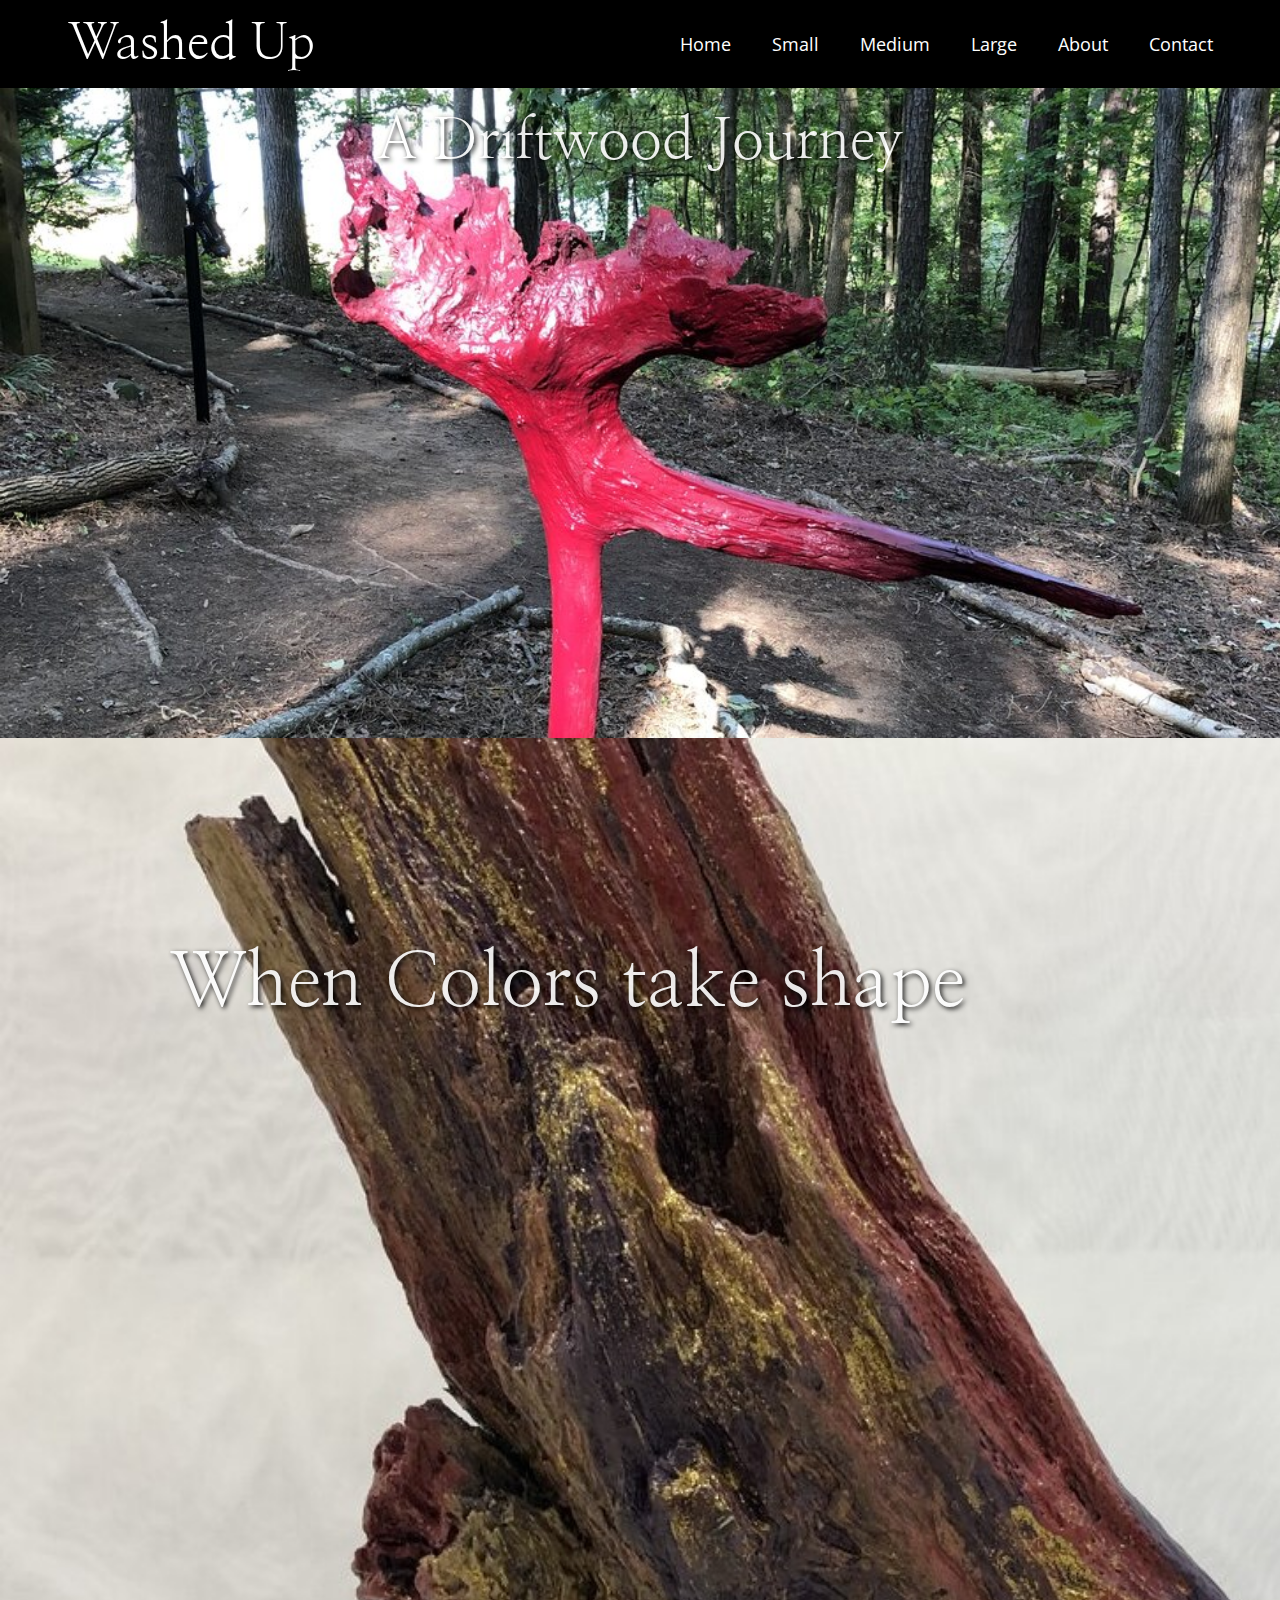
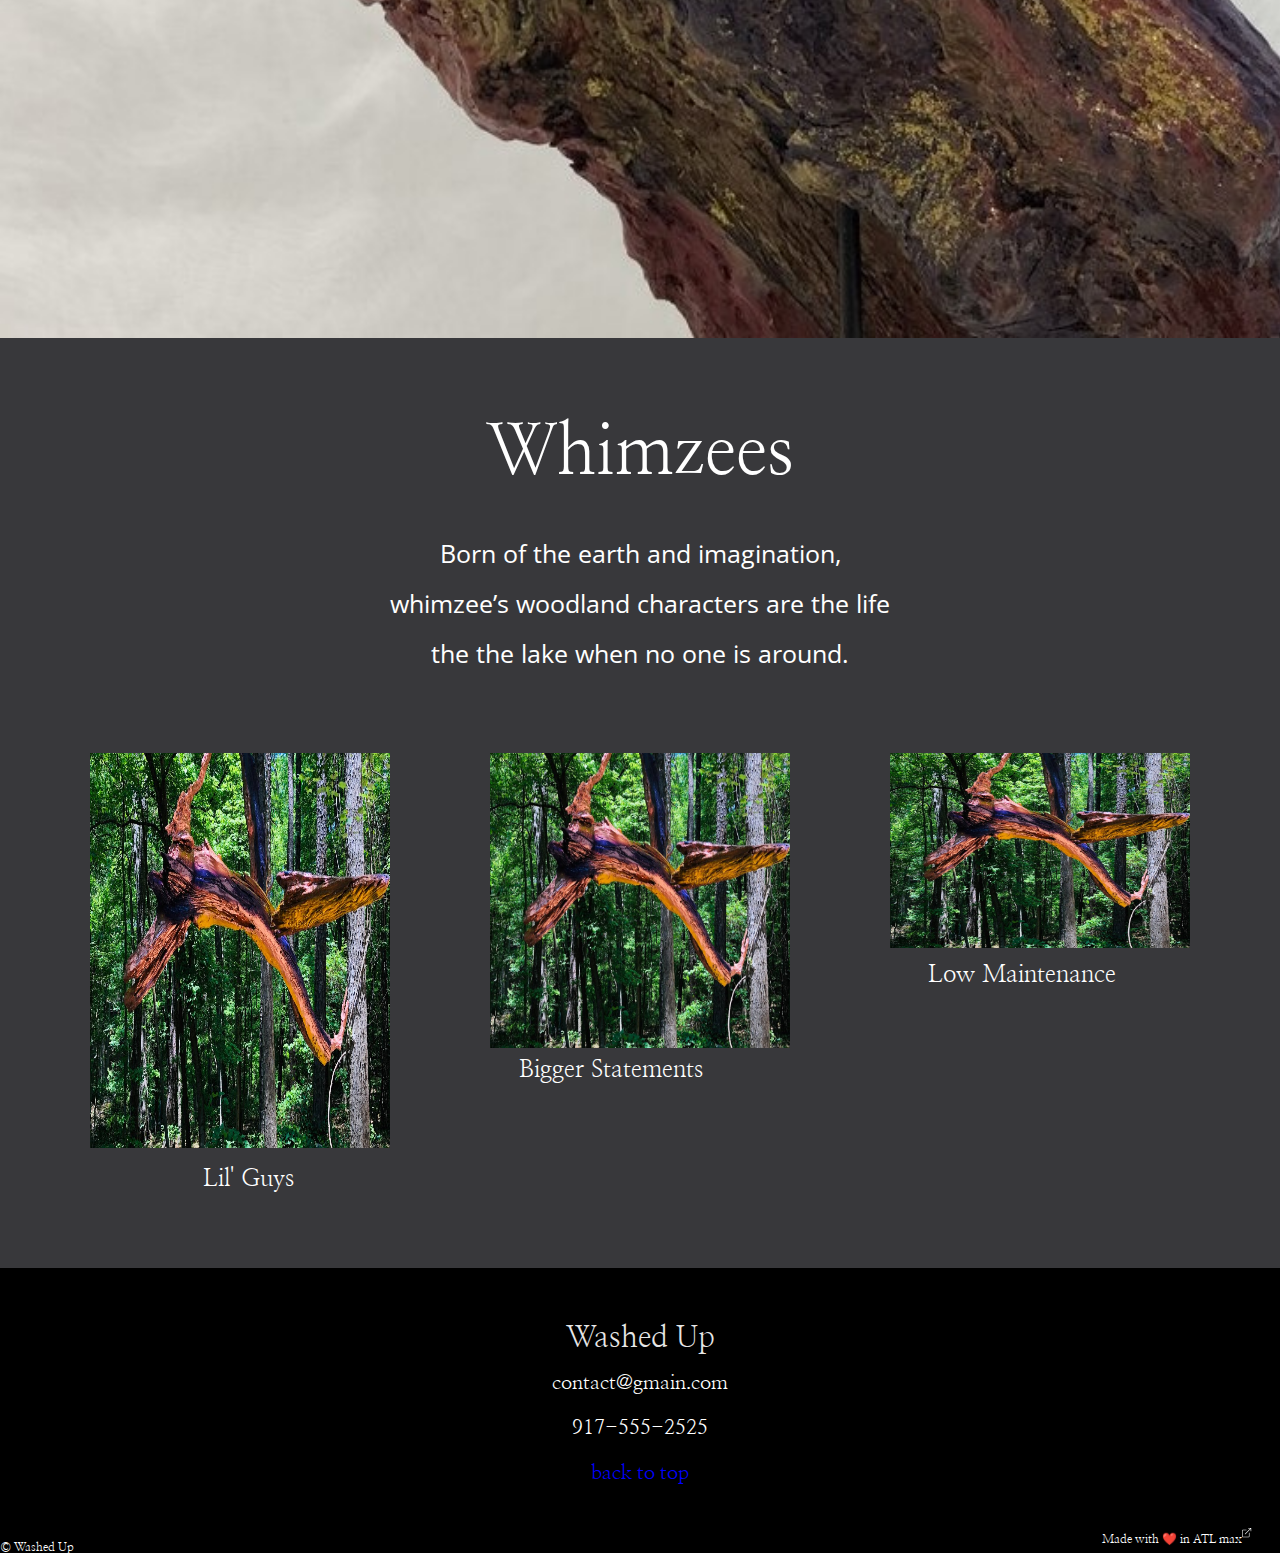
==== index.html @ fddfa821 "break" ====
<!DOCTYPE html>
<html>
<html lang="en">

	<head>
		<title>Washed Up</title>
    <meta name="viewport" content="width=device-width,initial-scale=1.0">
		<link rel="stylesheet" type="text/css" href="./reset.css">
		<link rel="stylesheet" type="text/css" href="./style.css">

		<link rel="preconnect" href="https://fonts.gstatic.com">
    <link href="https://fonts.googleapis.com/css2?family=Nanum+Myeongjo:wght@400;700;800&display=swap" rel="stylesheet">
    <!-- font-family: 'Nanum Myeongjo', serif;  -->
    <link rel="preconnect" href="https://fonts.gstatic.com">
<link href="https://fonts.googleapis.com/css2?family=Open+Sans:ital,wght@0,300;1,400&display=swap" rel="stylesheet">
    <!-- font-family: 'Open Sans', sans-serif; -->

	</head>

  <header>
    <div class="logo logo-small">
    	<h1>Washed Up</h1>
    </div>
    <div class="logo logo-big">
    	<h1>Washed Up</h1>
    </div>
    <nav>
      <ul>
        <li><a href="./index.html">Home</a></li>
        <li><a href="#">Small</a></li>
        <li><a href="#">Medium</a></li>
        <li><a href="#">Large</a></li>
        <li><a href="./aboutUs.html">About</a></li>
        <li><a href="#">Contact</a></li>
      </ul>
    </nav>
  </header>

  <body>
    <div class="banner">
      <h1>A Driftwood Journey</h1>
    </div>
    <div class="banner1">
      <h1>When Colors take shape</h1>
    </div>
    <div class="banner2">
      <h1>Whimzees</h1>
      <h5>Born of the earth and imagination,<br>whimzee’s woodland characters are the life<br>the the lake when no one is around.</h5>
    </div>
      <div class="categories">
        <div class="whimzee1">
          <img src="./pics/IMG_E2126.jpg" type="image/jpg">
        </div>
        <div class="whimzee2">
          <img src="./pics/IMG_E2126.jpg" type="image/jpg">
        </div>
        <div class="whimzee3">
          <img src="./pics/IMG_E2126.jpg" type="image/jpg">
        </div>
      </div>
      <div class="catDesc">
      <p class="catDesc1">Lil' Guys</p>
      <p class="catDesc2">Bigger Statements</p>
      <p class="catDesc3">Low Maintenance</p>
    </div>
  </body>

<footer>
  <div>
    <div class="footer">
    <h6>Washed Up</h6>
    <h5>contact@gmain.com</h5>
    <h5>917-555-2525</h5>
    <h5><a href="./index.html">back to top</a></h5>
    </div>
  </div>
  <div class="copyright">
    <p>&copy; Washed Up</p>
    <p style="text-align: right; margin-top: -25px;">Made with ❤️ in ATL<a href="https://5-max.github.io/pro/" rel="noopener noreferrer" target="_blank">  max<svg viewBox="0 0 100 40" width="3%" heigth="3%" fill="currentColor" role="img"><path d="M8.251 16.498a.752.752 0 01-.53-1.281l13.72-13.72h-4.939a.75.75 0 010-1.5h6.75a.735.735 0 01.293.06.75.75 0 01.4.404l.01.026a.73.73 0 01.047.26v6.75a.75.75 0 01-1.5 0V2.559l-13.72 13.72a.75.75 0 01-.531.219z"></path><path d="M2.251 23.998a2.252 2.252 0 01-2.25-2.25v-15a2.252 2.252 0 012.25-2.25h9a.75.75 0 010 1.5h-9a.75.75 0 00-.75.75v15c0 .414.336.75.75.75h15a.75.75 0 00.75-.75v-9a.75.75 0 011.5 0v9a2.252 2.252 0 01-2.25 2.25h-15z"></path></svg></a></p>
  </div>
</footer>





</html>
---- style.css ----
/* Universal Styles */

html {
  font-size: 18px;
  background-color: black;
  color: white;
}
body {
  font-family: "Open Sans", sans-serif;
  font-style: normal;
  font-weight: 400;
}
a {
  text-decoration: none;
  color: inherit;
}
@media only screen and (max-width: 990px) {
  html {
    font-size: 14px;
  }
}
                                        /* Header */
header {
  display: flex;
  align-items: center;
  padding: .5rem 3.75rem;
  background-color: transparent;
  color: white;
  height: 70px;
}
.logo {
  font-family: 'Nanum Myeongjo', serif;
  font-style: normal;
  font-weight: 400;
  font-size: 50px;
}
header .logo-small {
  display: none;
}
header .logo-small,
header .logo-big {
  flex-grow: 1;
}
nav li {
  display: inline;
  padding-right: 2rem;
  transition: padding-right 5s ease-out;
}
a:hover, a:focus {
  text-decoration: underline;
  font-size: 18px;
  color: blue;
  transition: all 1s;
}
nav li:last-child {
  padding-right: 0;
}
@media only screen and (max-width: 990px) {
  header .logo-big {
    display: none;
  }
  header .logo-small {
    display: block;
  }
}
@media only screen and (max-width: 540px) {
  header {
    flex-direction: column;
    padding-left: 0;
    padding-right: 0;
  }
  header .logo-small {
    margin-bottom: 1rem;
  }
}
                                           /* Home Page */
.banner {
    background-image: url(./pics/Arabesque1.png);
    background-size: cover;
    width: auto;
    height: 650px;
}
.banner h1 {
  font-family: 'Nanum Myeongjo', serif;
    font-style: normal;
    font-weight: 400;
    font-size: 57px;
    color: white;
    text-shadow: 2px 2px 5px black;
    margin: 0px 0px 0px 0px;
    padding: 25px;
    width: auto;
    text-align: center;
    opacity: .9;
}
.banner1 {
  display: flex;
  justify-content: center;
  background-image: url(./pics/Flight1.jpg);
  background-size: cover;
  width: auto;
  height: 1200px;
  transition: height 1s 3s;
}
.banner1:hover {
  height: 1150px;
  transition: height 4s ease-out;
}
.banner1 h1 {
  font-family: 'Nanum Myeongjo', serif;
  font-style: normal;
  font-weight: 400;
  font-size: 75px;
  color: white;
  text-shadow: 2px 2px 5px black;
  margin: 208px 146px 0px 0px;
  opacity: .9;
}
.banner2 {
  width: auto;
  height: 400px;
  background-color: #38383b;
}
.banner2 h1 {
  font-family: 'Nanum Myeongjo', serif;
  font-style: normal;
  font-weight: 400;
  font-size: 70px;
  color: white;
  text-align: center;
  margin: 0px;
  padding: 80px 0px 0px 0px;
}
.banner2 h5 {
  font-family: "Open Sans", sans-serif;
  font-style: normal;
  font-weight: 400;
  font-size: 25px;
  color: white;
  text-align: center;
  margin: 0px;
  padding: 40px 0px 80px 0px;
  line-height: 50px;
}
.banner2 p {
  font-family: 'Nanum Myeongjo', serif;
  font-style: normal;
  font-weight: 300;
  font-size: 24px;
  color: white;
  text-align: center;
}
.categories {
  width: auto;
  height: 530px;
  margin: 0px;
  display: flex;
  justify-content: center;
     background-color: #38383b;
}
.categories img {
        width: 400px;
    margin: 15px 50px;
    overflow: hidden;
}
.whimzee1 {
  height: 425px;
 width: 400px;
    display: flex;
    border-radius: 25px;
}
.whimzee2 {
  height: 325px;
  width: 400px;
    display: flex;
    border-radius: 25px;
}
.whimzee3 {
  height: 225px;
  width: 400px;
    display: flex;
    border-radius: 25px;
}
.catDesc {
  width: auto;
    display: flex;
    justify-content: space-around;
    position: relative;
    top: -100px;
    margin: 0px 0px 0px 90px;
    font-family: 'Nanum Myeongjo';
   font-size: 24px;
}
.catDesc1 {margin-top: -1px;}
.catDesc2 {margin-top: -110px;}
.catDesc3 {margin:-205px 52px 0px 0px;}
                                      /*Footer*/
.footer {
  display: flex;
  flex-direction: column;
  align-items: center;
  width: auto;
  height: 200px;
  margin: 25px 0px;
  line-height: 45px;
  background-color: black;
  color: white;
}
h6{
  font-family: 'Nanum Myeongjo', serif;
  font-style: normal;
  font-weight: 400;
  text-align: center;
  font-size: 30px;
  opacity: .9;
}
h5 {
  font-family: 'Nanum Myeongjo', serif;
  font-style: normal;
  font-weight: 400;
  text-align: center;
  font-size: 20px;
}
h5 a {
  color: blue;
}
.copyright {
  width: auto;
  margin: 0px;
  text-align: left;
}
.copyright p {
  font-family: 'Nanum Myeongjo', serif;
  font-style: normal;
  font-weight: 400;
  font-size: 12px;
}
                                        /*About Us*/
.bannerAU {
     background-image: url(./pics/aboutus1.jpg);
    background-size: cover;
    width: auto;
    height: 500px;
}
.bannerAU1 {
  font-family: 'Nanum Myeongjo', serif;
    font-style: normal;
    font-weight: 400;
    font-size: 57px;
    color: white;
    text-shadow: 2px 2px 5px black;
    margin: 0px 0px 5px 50px;
    padding: 25px 5px;
    opacity: .9;
}
.bannerAU2 {
  font-family: 'Nanum Myeongjo', serif;
    font-style: normal;
    font-weight: 400;
    font-size: 57px;
    color: white;
    text-shadow: 2px 2px 5px black;
    margin: 0px;
    padding: 0px 151px;
    opacity: .9;
}
.aboutUsP {
      font-family: 'Open Sans', sans-serif;
    font-style: normal;
    font-weight: 400;
    font-size: 20px;
    color: white;
    padding: 50px 150px;
    line-height: 40px;
    background-color: #38383b;
}
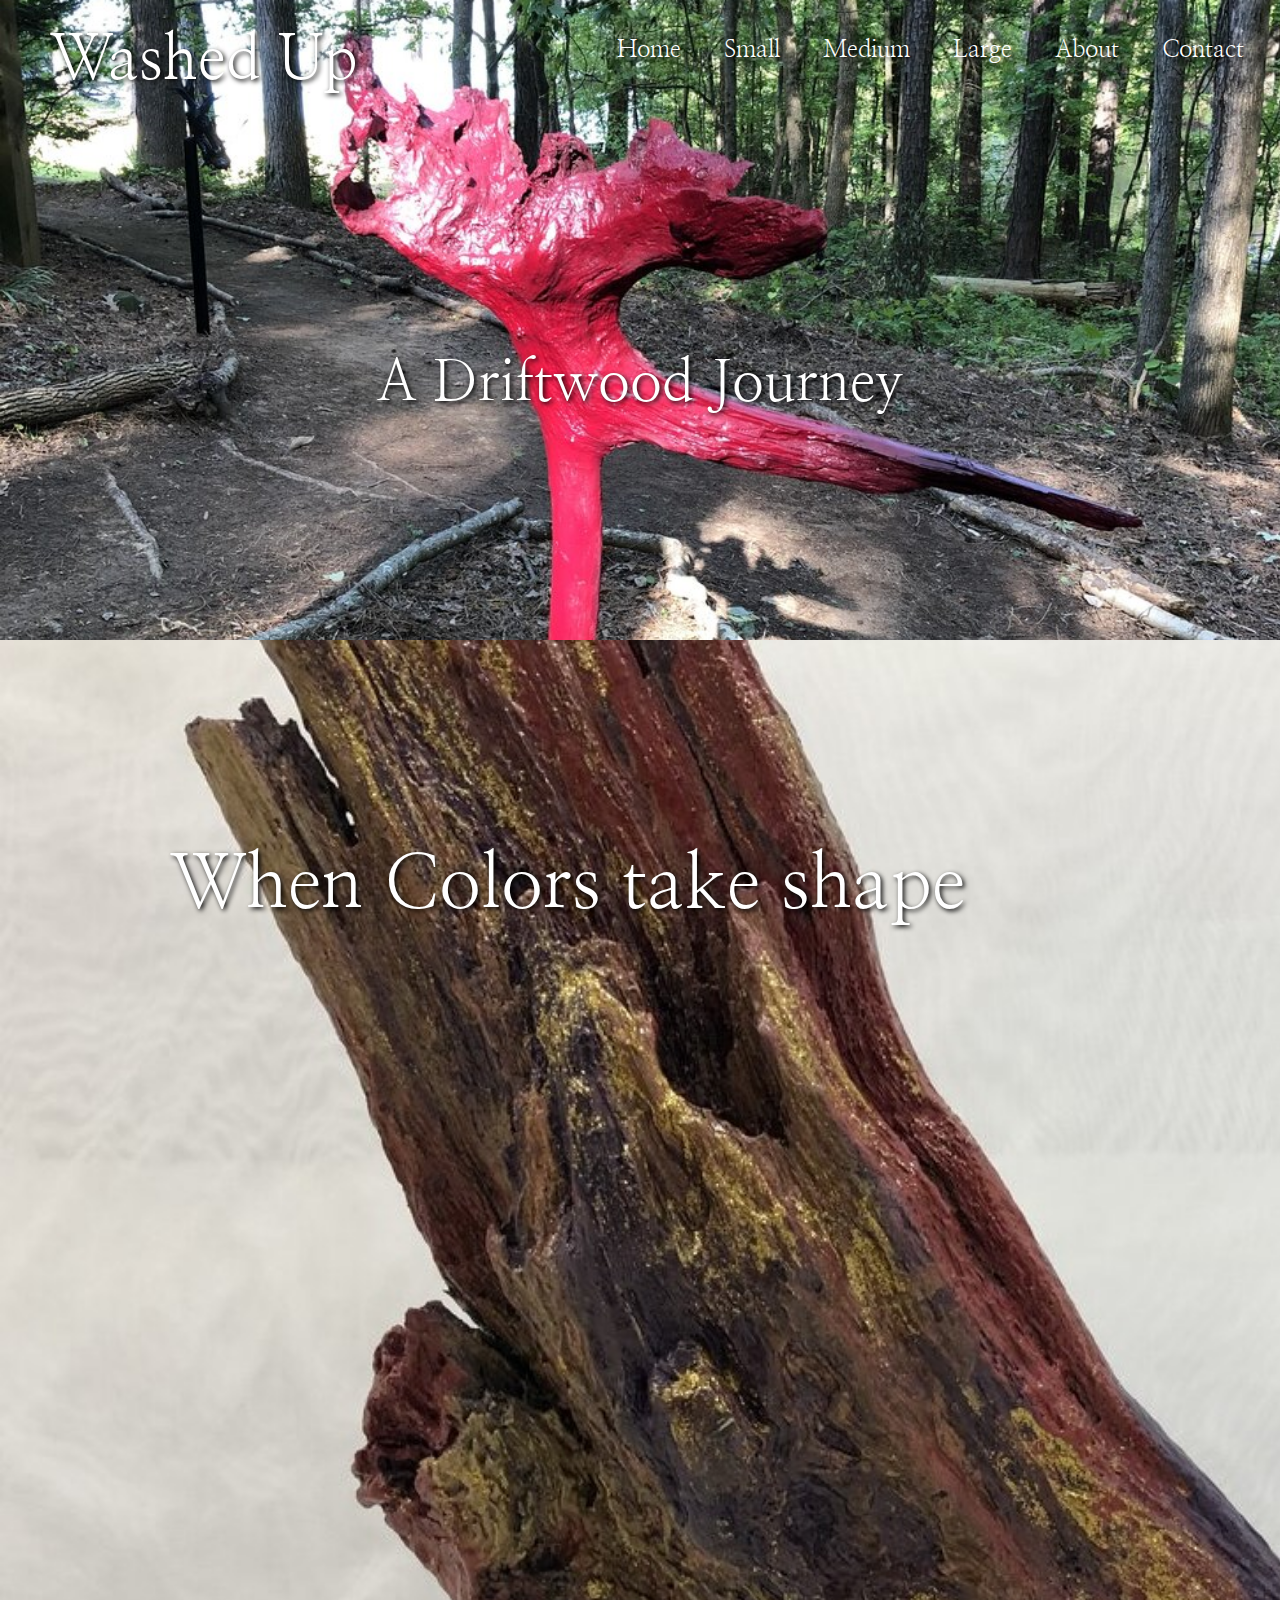
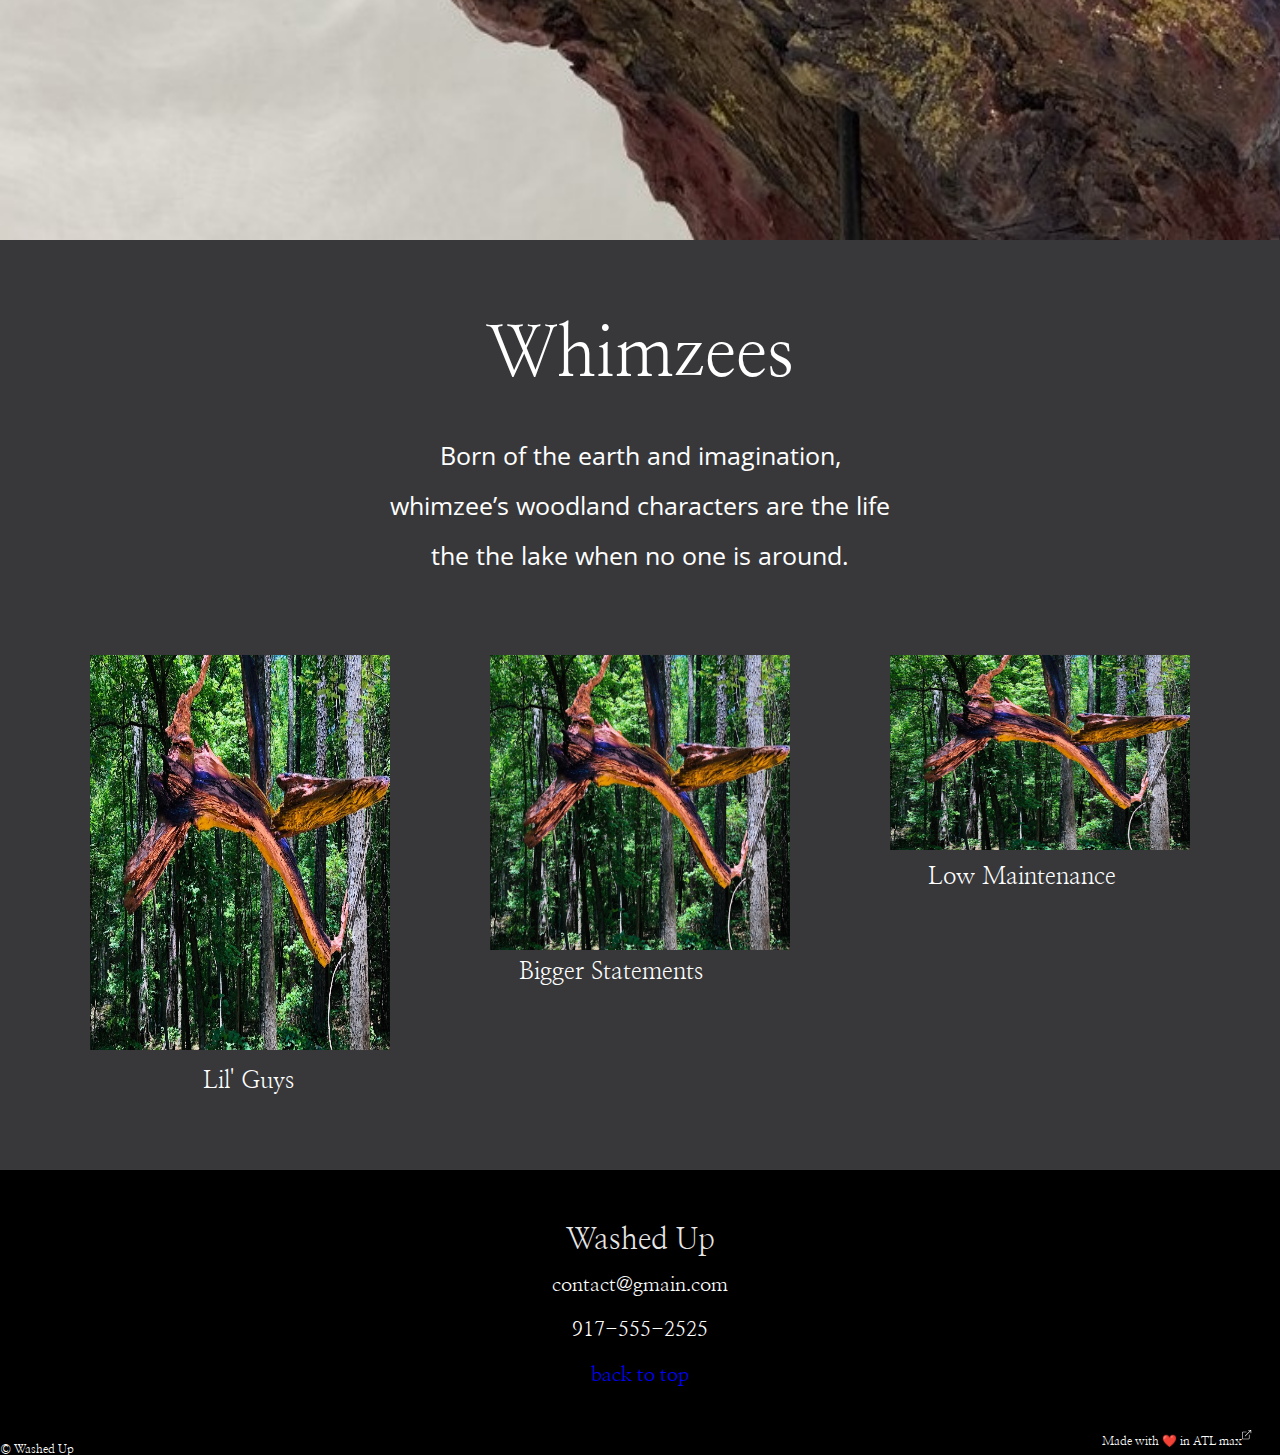
==== commit d158af3c: "done with header" ====
--- a/index.html
+++ b/index.html
@@ -18,28 +18,32 @@
 	</head>
 
   <header>
-    <div class="logo logo-small">
-    	<h1>Washed Up</h1>
+    <div class="banner">
+      <div class="navbar">
+        <div class="logo logo-small">
+    	    <h1>Washed Up</h1>
+        </div>
+        <div class="logo logo-big">
+    	    <h1>Washed Up</h1>
+        </div>
+        <div class="list">
+          <nav>
+            <ul>
+              <li><a href="./index.html">Home</a></li>
+              <li><a href="#">Small</a></li>
+              <li><a href="#">Medium</a></li>
+              <li><a href="#">Large</a></li>
+              <li><a href="./aboutUs.html">About</a></li>
+              <li><a href="#">Contact</a></li>
+            </ul>
+          </nav>
+        </div>
+      </div>
+      <h2>A Driftwood Journey</h2>
     </div>
-    <div class="logo logo-big">
-    	<h1>Washed Up</h1>
-    </div>
-    <nav>
-      <ul>
-        <li><a href="./index.html">Home</a></li>
-        <li><a href="#">Small</a></li>
-        <li><a href="#">Medium</a></li>
-        <li><a href="#">Large</a></li>
-        <li><a href="./aboutUs.html">About</a></li>
-        <li><a href="#">Contact</a></li>
-      </ul>
-    </nav>
   </header>
 
   <body>
-    <div class="banner">
-      <h1>A Driftwood Journey</h1>
-    </div>
     <div class="banner1">
       <h1>When Colors take shape</h1>
     </div>
--- a/style.css
+++ b/style.css
@@ -1,5 +1,4 @@
                                     /* Universal Styles */
-
 html {
   font-size: 18px;
   background-color: black;
@@ -21,18 +20,28 @@
 }
                                         /* Header */
 header {
+  color: white;
+  height: 640px;
+}
+.navbar {
   display: flex;
   align-items: center;
-  padding: .5rem 3.75rem;
-  background-color: transparent;
-  color: white;
-  height: 70px;
+  height: 100px;
+}
+.navbar h1 {
+  font-family: 'Nanum Myeongjo', serif;
+  font-style: normal;
+  font-weight: 400;
+  font-size: 62px;
+  margin: 10px 0px 0px 25px;
+  text-shadow: 2px 2px 5px black;
 }
 .logo {
   font-family: 'Nanum Myeongjo', serif;
   font-style: normal;
   font-weight: 400;
-  font-size: 50px;
+  font-size: 62px;
+  margin: 10px 0px 0px 25px;
 }
 header .logo-small {
   display: none;
@@ -48,12 +57,20 @@
 }
 a:hover, a:focus {
   text-decoration: underline;
-  font-size: 18px;
+  font-size: 24px;
   color: blue;
-  transition: all 1s;
+  transition: padding-right 1s;
 }
 nav li:last-child {
   padding-right: 0;
+}
+.list {
+  font-family: 'Nanum Myeongjo', serif;
+  font-style: normal;
+  font-weight: 400;
+  padding-right: 2rem;
+  font-size: 24px;
+  text-shadow: 2px 2px 5px black;
 }
 @media only screen and (max-width: 990px) {
   header .logo-big {
@@ -75,23 +92,22 @@
 }
                                            /* Home Page */
 .banner {
-    background-image: url(./pics/Arabesque1.png);
-    background-size: cover;
-    width: auto;
-    height: 650px;
-}
-.banner h1 {
-  font-family: 'Nanum Myeongjo', serif;
-    font-style: normal;
-    font-weight: 400;
-    font-size: 57px;
-    color: white;
-    text-shadow: 2px 2px 5px black;
-    margin: 0px 0px 0px 0px;
-    padding: 25px;
-    width: auto;
-    text-align: center;
-    opacity: .9;
+  background-image: url(./pics/Arabesque1.png);
+  background-size: cover;
+  width: auto;
+  height: 650px;
+}
+.banner h2 {
+  font-family: 'Nanum Myeongjo', serif;
+  font-style: normal;
+  font-weight: 400;
+  font-size: 57px;
+  color: white;
+  text-shadow: 2px 2px 5px black;
+  margin: 0px 0px 0px 0px;
+  padding: 255px 0px;
+  width: auto;
+  text-align: center;
 }
 .banner1 {
   display: flex;
@@ -114,7 +130,6 @@
   color: white;
   text-shadow: 2px 2px 5px black;
   margin: 208px 146px 0px 0px;
-  opacity: .9;
 }
 .banner2 {
   width: auto;
@@ -156,40 +171,40 @@
   margin: 0px;
   display: flex;
   justify-content: center;
-     background-color: #38383b;
+  background-color: #38383b;
 }
 .categories img {
-        width: 400px;
-    margin: 15px 50px;
-    overflow: hidden;
+  width: 400px;
+  margin: 15px 50px;
+  overflow: hidden;
 }
 .whimzee1 {
   height: 425px;
- width: 400px;
-    display: flex;
-    border-radius: 25px;
+  width: 400px;
+  display: flex;
+  border-radius: 25px;
 }
 .whimzee2 {
   height: 325px;
   width: 400px;
-    display: flex;
-    border-radius: 25px;
+  display: flex;
+  border-radius: 25px;
 }
 .whimzee3 {
   height: 225px;
   width: 400px;
-    display: flex;
-    border-radius: 25px;
+  display: flex;
+  border-radius: 25px;
 }
 .catDesc {
   width: auto;
-    display: flex;
-    justify-content: space-around;
-    position: relative;
-    top: -100px;
-    margin: 0px 0px 0px 90px;
-    font-family: 'Nanum Myeongjo';
-   font-size: 24px;
+  display: flex;
+  justify-content: space-around;
+  position: relative;
+  top: -100px;
+  margin: 0px 0px 0px 90px;
+  font-family: 'Nanum Myeongjo';
+  font-size: 24px;
 }
 .catDesc1 {margin-top: -1px;}
 .catDesc2 {margin-top: -110px;}
@@ -235,42 +250,46 @@
   font-weight: 400;
   font-size: 12px;
 }
+.copyright a:hover {
+  font-size: 12px;
+  color: blue;
+  text-decoration: underline;
+}
                                         /*About Us*/
 .bannerAU {
-     background-image: url(./pics/aboutus1.jpg);
-    background-size: cover;
-    width: auto;
-    height: 500px;
+  background-image: url(./pics/aboutus1.jpg);
+  background-size: cover;
+  width: auto;
+  height: 640px;
 }
 .bannerAU1 {
   font-family: 'Nanum Myeongjo', serif;
-    font-style: normal;
-    font-weight: 400;
-    font-size: 57px;
-    color: white;
-    text-shadow: 2px 2px 5px black;
-    margin: 0px 0px 5px 50px;
-    padding: 25px 5px;
-    opacity: .9;
+  font-style: normal;
+  font-weight: 400;
+  font-size: 50px;
+  color: white;
+  text-shadow: 2px 2px 5px black;
+  margin: 55px 0px 5px 260px;
+  padding: 25px 5px;
 }
 .bannerAU2 {
   font-family: 'Nanum Myeongjo', serif;
-    font-style: normal;
-    font-weight: 400;
-    font-size: 57px;
-    color: white;
-    text-shadow: 2px 2px 5px black;
-    margin: 0px;
-    padding: 0px 151px;
-    opacity: .9;
+  font-style: normal;
+  font-weight: 400;
+  font-size: 50px;
+  color: white;
+  text-shadow: 2px 2px 5px black;
+  margin: 0px;
+  padding: 210px 0px 0px 659px;
 }
 .aboutUsP {
-      font-family: 'Open Sans', sans-serif;
-    font-style: normal;
-    font-weight: 400;
-    font-size: 20px;
-    color: white;
-    padding: 50px 150px;
-    line-height: 40px;
-    background-color: #38383b;
+  font-family: 'Open Sans', sans-serif;
+  font-style: normal;
+  font-weight: 400;
+  font-size: 20px;
+  color: white;
+  padding: 50px 250px;
+  line-height: 35px;
+  letter-spacing: 2px;
+  background-color: #38383b;
 }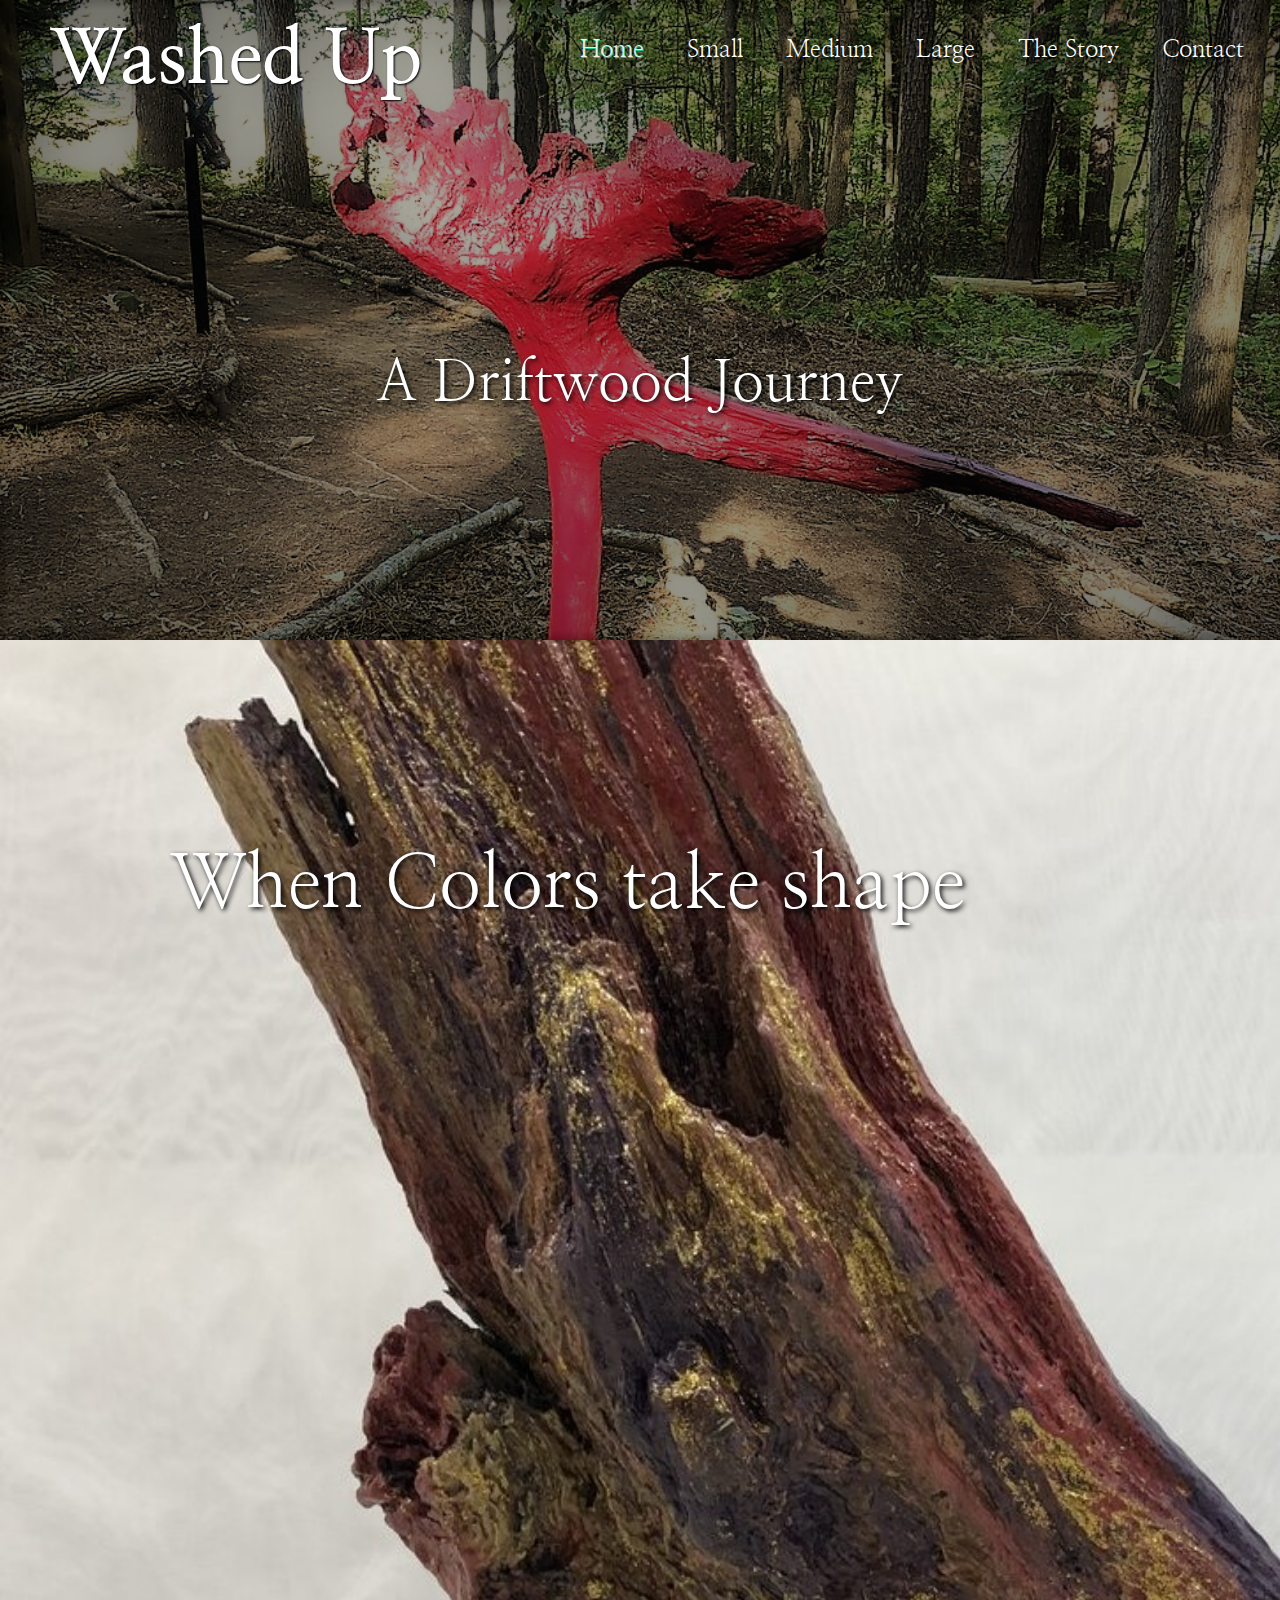
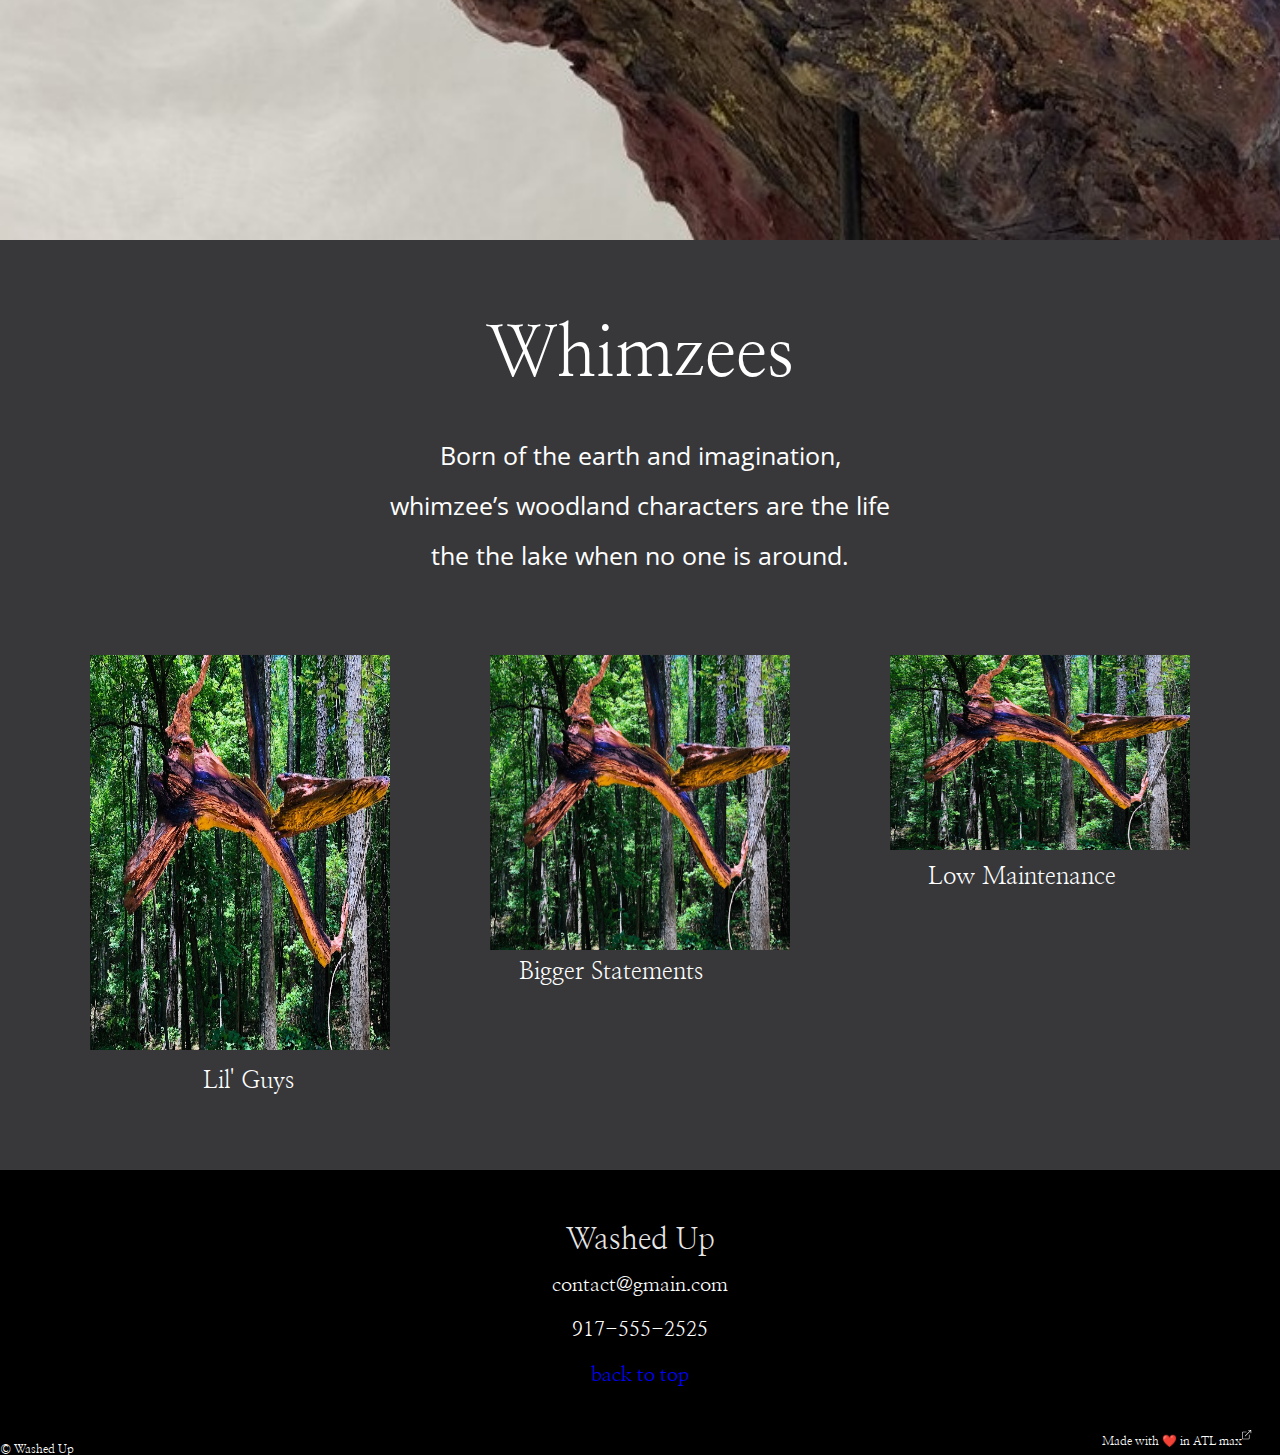
==== commit 57c07d2a: "contact page" ====
--- a/index.html
+++ b/index.html
@@ -29,12 +29,12 @@
         <div class="list">
           <nav>
             <ul>
-              <li><a href="./index.html">Home</a></li>
+              <li class="active"><a href="./index.html">Home</a></li>
               <li><a href="#">Small</a></li>
               <li><a href="#">Medium</a></li>
               <li><a href="#">Large</a></li>
-              <li><a href="./aboutUs.html">About</a></li>
-              <li><a href="#">Contact</a></li>
+              <li><a href="./aboutUs.html">The Story</a></li>
+              <li><a href="./contact.html">Contact</a></li>
             </ul>
           </nav>
         </div>
@@ -53,13 +53,13 @@
     </div>
       <div class="categories">
         <div class="whimzee1">
-          <img src="./pics/IMG_E2126.jpg" type="image/jpg">
+          <img src="./pics/badCat.jpg" type="image/jpg">
         </div>
         <div class="whimzee2">
-          <img src="./pics/IMG_E2126.jpg" type="image/jpg">
+          <img src="./pics/badCat.jpg" type="image/jpg">
         </div>
         <div class="whimzee3">
-          <img src="./pics/IMG_E2126.jpg" type="image/jpg">
+          <img src="./pics/badCat.jpg" type="image/jpg">
         </div>
       </div>
       <div class="catDesc">
--- a/style.css
+++ b/style.css
@@ -31,17 +31,18 @@
 .navbar h1 {
   font-family: 'Nanum Myeongjo', serif;
   font-style: normal;
+  font-weight: 700;
+  font-size: 75px;
+  margin: 10px 0px 0px 25px;
+  text-shadow: 1px 1px 2px black;
+}
+.logo {
+  font-family: 'Nanum Myeongjo', serif;
+  font-style: normal;
   font-weight: 400;
   font-size: 62px;
   margin: 10px 0px 0px 25px;
-  text-shadow: 2px 2px 5px black;
-}
-.logo {
-  font-family: 'Nanum Myeongjo', serif;
-  font-style: normal;
-  font-weight: 400;
-  font-size: 62px;
-  margin: 10px 0px 0px 25px;
+  color: white;
 }
 header .logo-small {
   display: none;
@@ -71,6 +72,10 @@
   padding-right: 2rem;
   font-size: 24px;
   text-shadow: 2px 2px 5px black;
+}
+.active {
+  opacity: .9;
+  text-shadow: 1px 1px #18d0a7;
 }
 @media only screen and (max-width: 990px) {
   header .logo-big {
@@ -282,14 +287,31 @@
   margin: 0px;
   padding: 210px 0px 0px 659px;
 }
-.aboutUsP {
+.aboutUsP p {
   font-family: 'Open Sans', sans-serif;
   font-style: normal;
   font-weight: 400;
   font-size: 20px;
   color: white;
   padding: 50px 250px;
-  line-height: 35px;
-  letter-spacing: 2px;
+  line-height: 33px;
+  letter-spacing: 1px;
   background-color: #38383b;
+}
+                              /*contact*/
+.bannerContact {
+  background-image: url(./pics/badCat.jpg);
+  background-size: cover;
+  width: auto;
+  height: 640px;
+}
+.bannerContact h2 {
+    font-family: 'Open Sans', sans-serif;
+    font-style: normal;
+    font-weight: 700;
+    font-size: 61px;
+    color: black;
+    text-align: center;
+    padding: 26px 0px;
+    text-shadow: 1px 1px white;
 }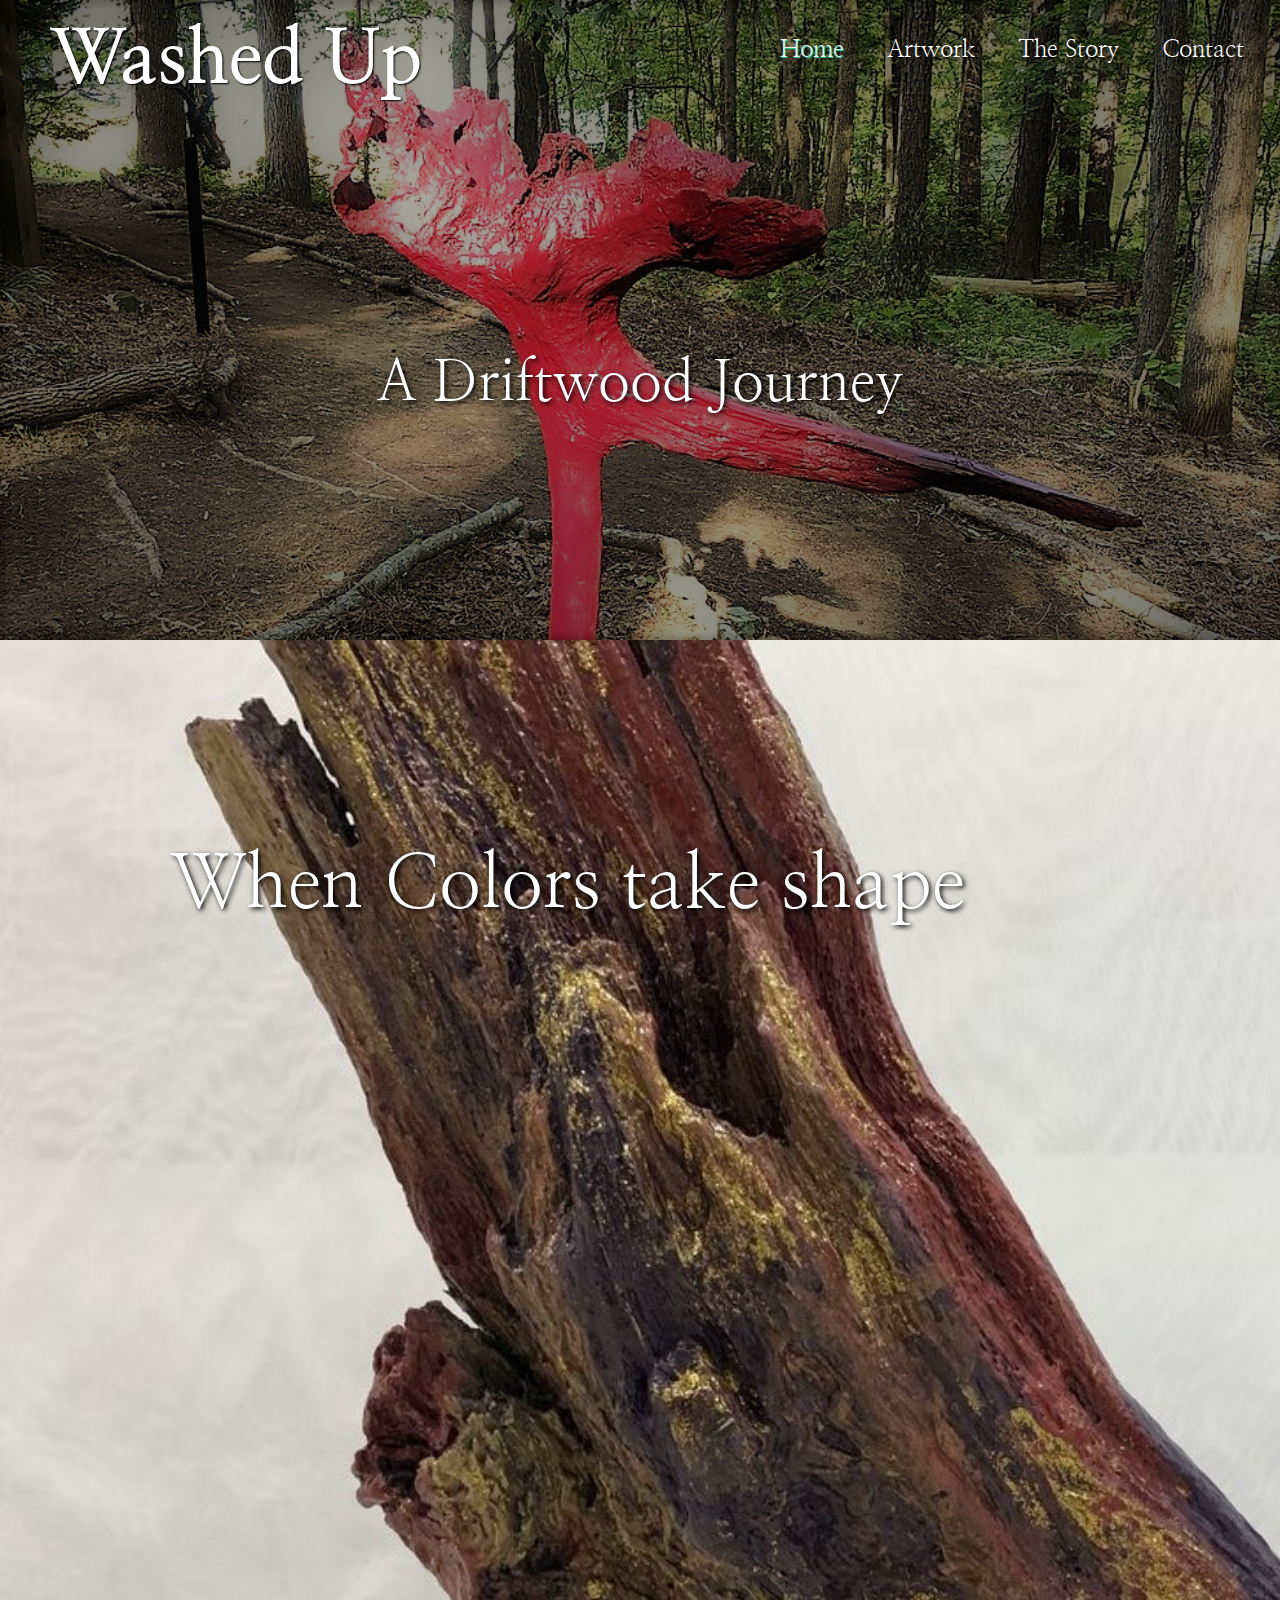
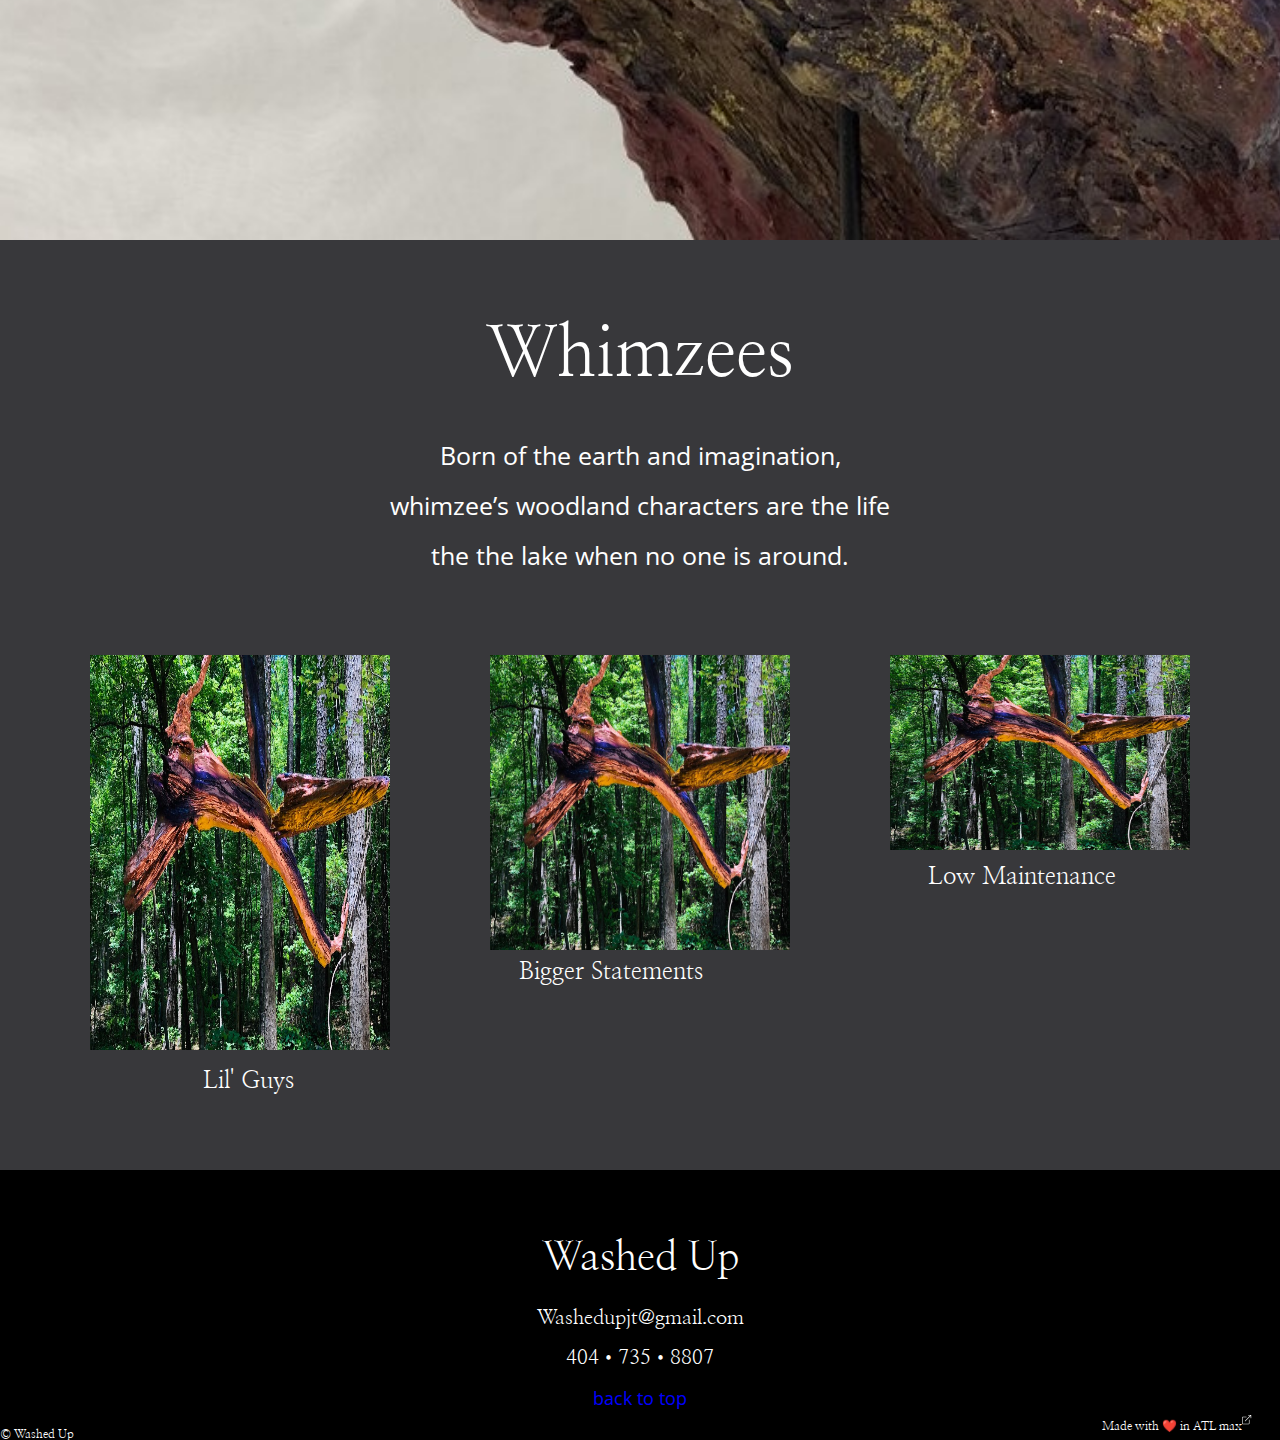
==== commit 1300a19d: "working," ====
--- a/index.html
+++ b/index.html
@@ -20,19 +20,14 @@
   <header>
     <div class="banner">
       <div class="navbar">
-        <div class="logo logo-small">
-    	    <h1>Washed Up</h1>
-        </div>
-        <div class="logo logo-big">
-    	    <h1>Washed Up</h1>
+        <div class="logo">
+          <h1><a href="./index.html">Washed Up</a></h1>
         </div>
         <div class="list">
           <nav>
             <ul>
               <li class="active"><a href="./index.html">Home</a></li>
-              <li><a href="#">Small</a></li>
-              <li><a href="#">Medium</a></li>
-              <li><a href="#">Large</a></li>
+              <li><a href="./artWork.html">Artwork</a></li>
               <li><a href="./aboutUs.html">The Story</a></li>
               <li><a href="./contact.html">Contact</a></li>
             </ul>
@@ -73,9 +68,9 @@
   <div>
     <div class="footer">
     <h6>Washed Up</h6>
-    <h5>contact@gmain.com</h5>
-    <h5>917-555-2525</h5>
-    <h5><a href="./index.html">back to top</a></h5>
+    <h5><a href="mailto:Washedupjt@gmail.com">Washedupjt@gmail.com</a></h5>
+    <h5><a href="sms:4047358807">404•735•8807</a></h5>
+    <p><a href="./index.html">back to top</a></p>
     </div>
   </div>
   <div class="copyright">
--- a/style.css
+++ b/style.css
@@ -1,8 +1,9 @@
-                                    /* Universal Styles */
+                                                    /* Universal Styles */
 html {
   font-size: 18px;
   background-color: black;
   color: white;
+  width: auto;
 }
 body {
   font-family: "Open Sans", sans-serif;
@@ -13,12 +14,7 @@
   text-decoration: none;
   color: inherit;
 }
-@media only screen and (max-width: 990px) {
-  html {
-    font-size: 14px;
-  }
-}
-                                        /* Header */
+                                                         /* Header */
 header {
   color: white;
   height: 640px;
@@ -43,13 +39,13 @@
   font-size: 62px;
   margin: 10px 0px 0px 25px;
   color: white;
-}
-header .logo-small {
-  display: none;
-}
-header .logo-small,
-header .logo-big {
   flex-grow: 1;
+}
+.logo a:hover, a:focus {
+  font-size: 74px;
+  text-decoration: none;
+  color: pink;
+
 }
 nav li {
   display: inline;
@@ -77,25 +73,7 @@
   opacity: .9;
   text-shadow: 1px 1px #18d0a7;
 }
-@media only screen and (max-width: 990px) {
-  header .logo-big {
-    display: none;
-  }
-  header .logo-small {
-    display: block;
-  }
-}
-@media only screen and (max-width: 540px) {
-  header {
-    flex-direction: column;
-    padding-left: 0;
-    padding-right: 0;
-  }
-  header .logo-small {
-    margin-bottom: 1rem;
-  }
-}
-                                           /* Home Page */
+                                                         /* Home Page */
 .banner {
   background-image: url(./pics/Arabesque1.png);
   background-size: cover;
@@ -214,35 +192,45 @@
 .catDesc1 {margin-top: -1px;}
 .catDesc2 {margin-top: -110px;}
 .catDesc3 {margin:-205px 52px 0px 0px;}
-                                      /*Footer*/
+                                                          /*Footer*/
 .footer {
   display: flex;
   flex-direction: column;
   align-items: center;
   width: auto;
-  height: 200px;
+  height: 185px;
   margin: 25px 0px;
-  line-height: 45px;
+  line-height: 40px;
   background-color: black;
   color: white;
 }
-h6{
-  font-family: 'Nanum Myeongjo', serif;
-  font-style: normal;
-  font-weight: 400;
-  text-align: center;
-  font-size: 30px;
-  opacity: .9;
-}
-h5 {
+.footer h6{
+  font-family: 'Nanum Myeongjo', serif;
+  font-style: normal;
+  font-weight: 400;
+  text-align: center;
+  font-size: 40px;
+  padding: 20px;
+}
+.footer h5 {
   font-family: 'Nanum Myeongjo', serif;
   font-style: normal;
   font-weight: 400;
   text-align: center;
   font-size: 20px;
 }
-h5 a {
+.footer h5 a:hover {
+  font-size: 19px;
   color: blue;
+}
+.footer p a{
+  color: blue;
+  font-size: 18px;
+}
+.footer p:hover a{
+  font-size: 17px;
+  color: aqua;
+  font-weight: 700;
 }
 .copyright {
   width: auto;
@@ -260,7 +248,7 @@
   color: blue;
   text-decoration: underline;
 }
-                                        /*About Us*/
+                                                      /*About Us*/
 .bannerAU {
   background-image: url(./pics/aboutus1.jpg);
   background-size: cover;
@@ -298,9 +286,9 @@
   letter-spacing: 1px;
   background-color: #38383b;
 }
-                              /*contact*/
+                                                       /*contact*/
 .bannerContact {
-  background-image: url(./pics/badCat.jpg);
+  background-image: url(./pics/badCat2.jpg);
   background-size: cover;
   width: auto;
   height: 640px;
@@ -314,4 +302,40 @@
     text-align: center;
     padding: 26px 0px;
     text-shadow: 1px 1px white;
+}
+                                                         /*artwork*/
+.artHeader {
+  height: 200px;
+  width: auto;
+}
+.bannerArtWork {
+  background-image: url(./pics/badCat1.jpg);
+  background-size: cover;
+  height: 200px;
+}
+#intro {
+  width: auto;
+  height: 250px;
+  background-color: white;
+  color: black;
+  text-align: center;
+}
+.intro, h6 {
+    font-size: 59px;
+    font-weight: 600;
+    padding: 50px;
+}
+.intro, h5 {
+  font-size: 25px;
+    font-weight: 600;
+}
+.intro, h4 {
+  font-size: 25px;
+    padding: 25px;
+    text-align: center;
+}
+.picBody {
+  width: auto;
+  height: 750px;
+  background-color: gray;
 }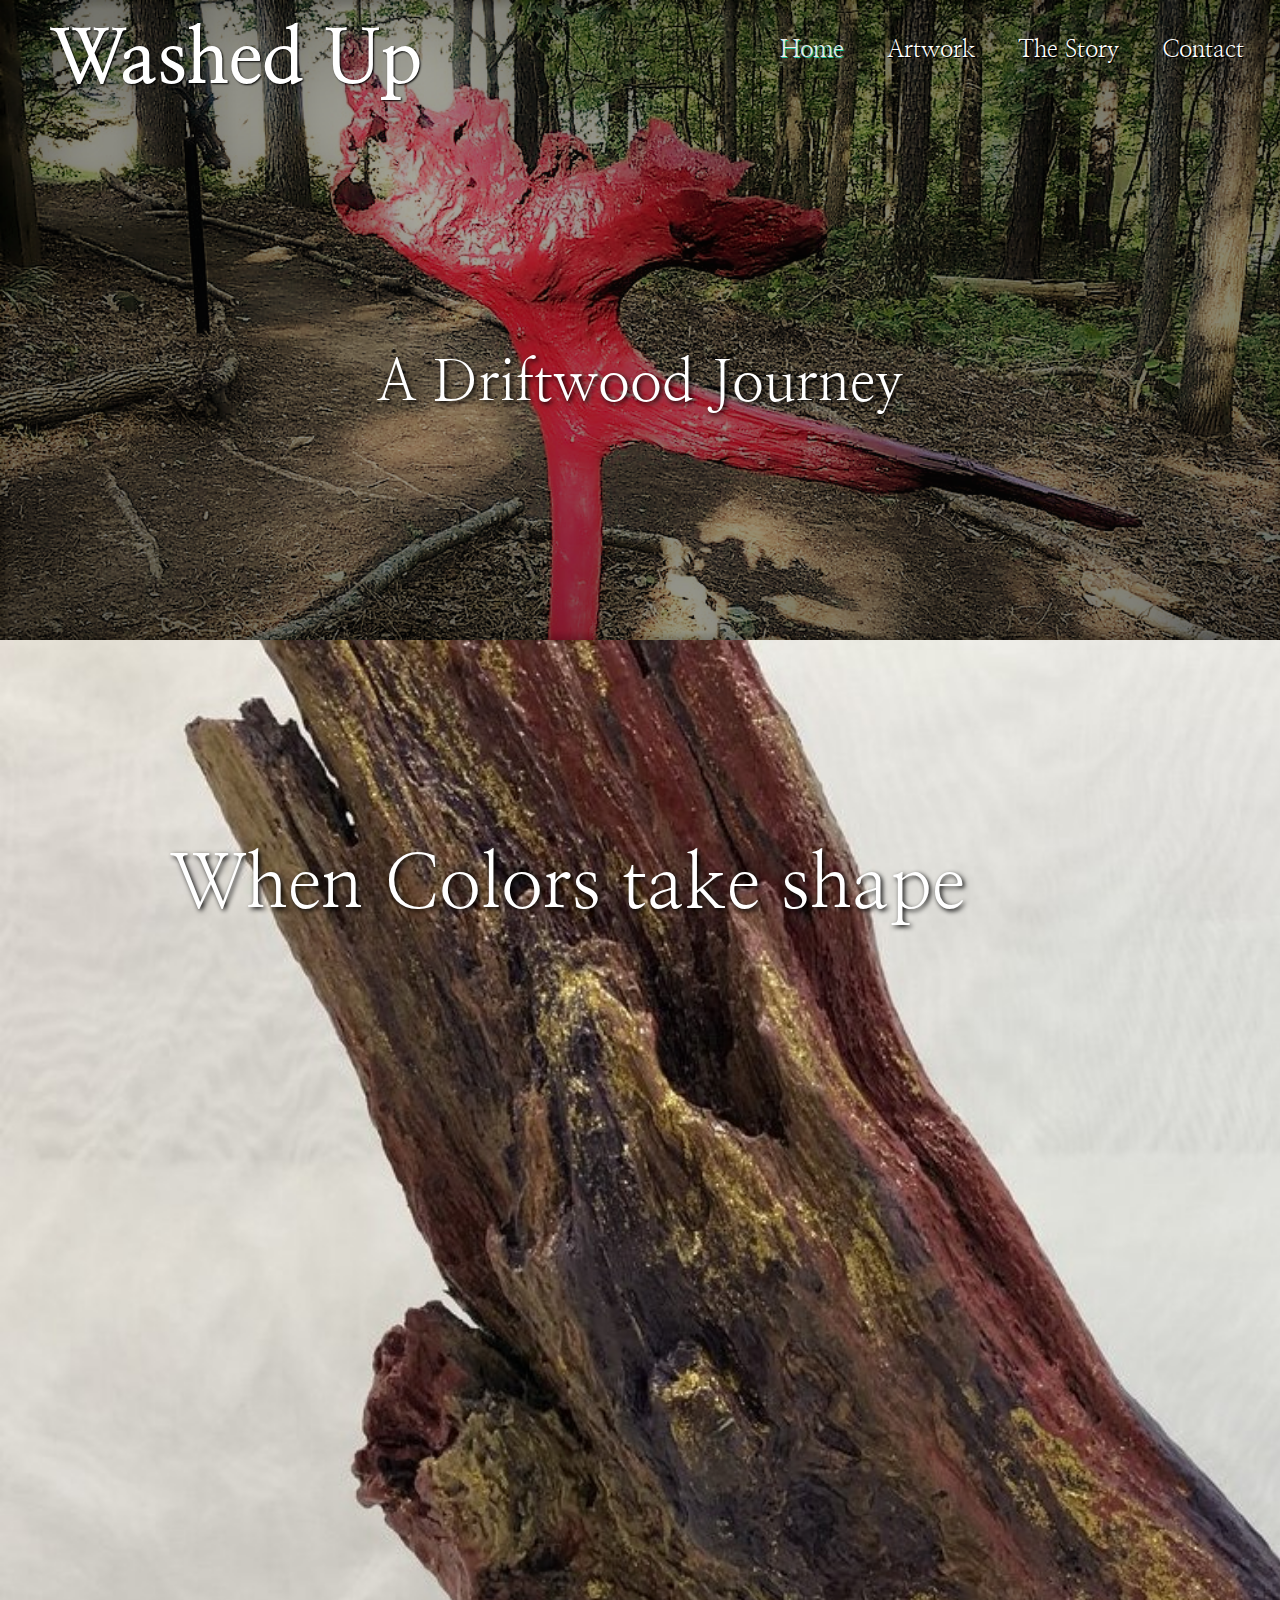
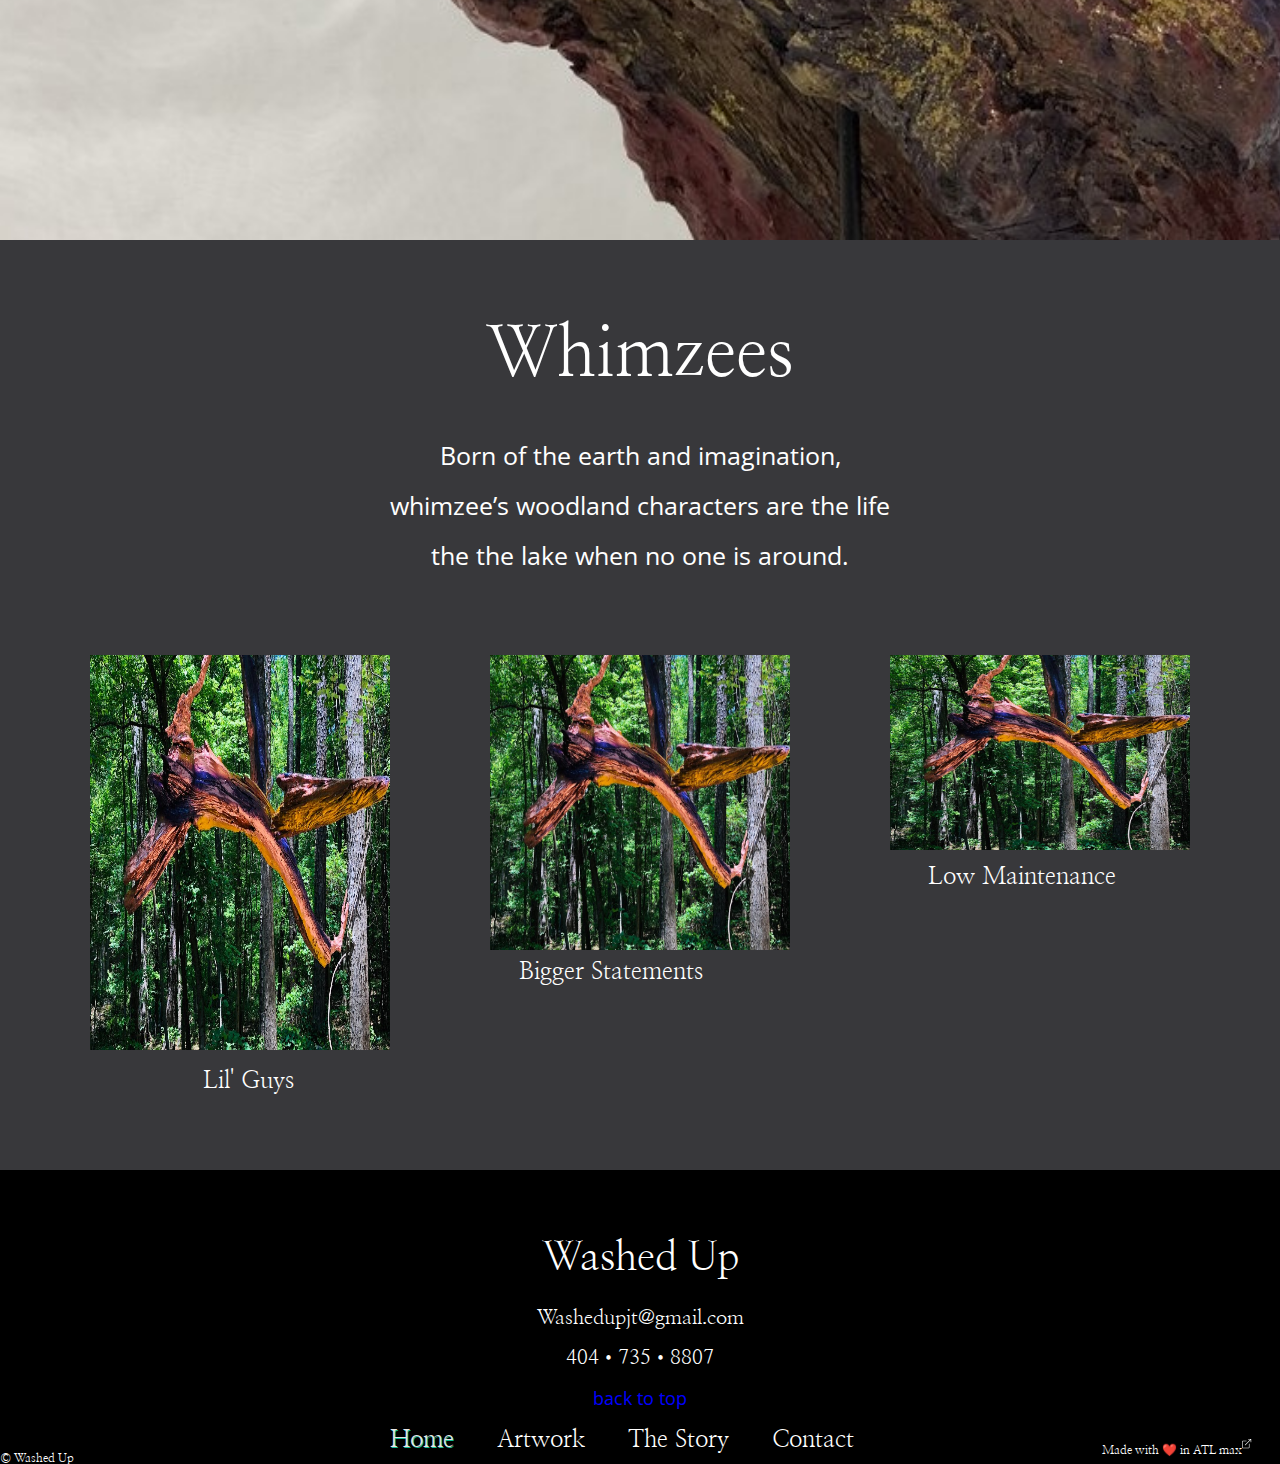
==== commit 52e3e7b9: "modal js for artwork" ====
--- a/index.html
+++ b/index.html
@@ -73,6 +73,16 @@
     <p><a href="./index.html">back to top</a></p>
     </div>
   </div>
+  <div class="list">
+          <nav>
+            <ul style="text-align: center;">
+              <li class="active"><a href="./index.html">Home</a></li>
+              <li><a href="./artWork.html">Artwork</a></li>
+              <li><a href="./aboutUs.html">The Story</a></li>
+              <li><a href="./contact.html">Contact</a></li>
+            </ul>
+          </nav>
+        </div>
   <div class="copyright">
     <p>&copy; Washed Up</p>
     <p style="text-align: right; margin-top: -25px;">Made with ❤️ in ATL<a href="https://5-max.github.io/pro/" rel="noopener noreferrer" target="_blank">  max<svg viewBox="0 0 100 40" width="3%" heigth="3%" fill="currentColor" role="img"><path d="M8.251 16.498a.752.752 0 01-.53-1.281l13.72-13.72h-4.939a.75.75 0 010-1.5h6.75a.735.735 0 01.293.06.75.75 0 01.4.404l.01.026a.73.73 0 01.047.26v6.75a.75.75 0 01-1.5 0V2.559l-13.72 13.72a.75.75 0 01-.531.219z"></path><path d="M2.251 23.998a2.252 2.252 0 01-2.25-2.25v-15a2.252 2.252 0 012.25-2.25h9a.75.75 0 010 1.5h-9a.75.75 0 00-.75.75v15c0 .414.336.75.75.75h15a.75.75 0 00.75-.75v-9a.75.75 0 011.5 0v9a2.252 2.252 0 01-2.25 2.25h-15z"></path></svg></a></p>
--- a/style.css
+++ b/style.css
@@ -51,12 +51,14 @@
   display: inline;
   padding-right: 2rem;
   transition: padding-right 5s ease-out;
-}
-a:hover, a:focus {
-  text-decoration: underline;
+  text-shadow: 1px 1px black;
+}
+nav a:hover, a:focus {
+  text-decoration: underline black;
   font-size: 24px;
-  color: blue;
-  transition: padding-right 1s;
+  color: white;
+  text-shadow: 1px 1px gray;
+  transition: padding-right 3s;
 }
 nav li:last-child {
   padding-right: 0;
@@ -338,4 +340,92 @@
   width: auto;
   height: 750px;
   background-color: gray;
-}+}
+.picBody h1 {
+    font-size: 45px;
+    text-align: center;
+    margin: 0px;
+    padding: 25px;
+}
+/* Style the Image Used to Trigger the Modal */
+.myImg {
+  border-radius: 5px;
+  cursor: pointer;
+  transition: 0.3s;
+}
+
+.myImg:hover {
+  opacity: 0.7;
+  box-shadow: 1px 1px aqua;
+}
+
+/* The Modal (background) */
+.modal {
+  display: none; /* Hidden by default */
+  position: fixed; /* Stay in place */
+  z-index: 1; /* Sit on top */
+  padding-top: 100px; /* Location of the box */
+  left: 0;
+  top: 0;
+  width: 100%; /* Full width */
+  height: 100%; /* Full height */
+  overflow: auto; /* Enable scroll if needed */
+  background-color: rgb(0,0,0); /* Fallback color */
+  background-color: rgba(0,0,0,0.9); /* Black w/ opacity */
+}
+
+/* Modal Content (Image) */
+.modal-content {
+  margin: auto;
+  display: block;
+  width: 80%;
+  max-width: 700px;
+}
+
+/* Caption of Modal Image (Image Text) - Same Width as the Image */
+#caption {
+  margin: auto;
+  display: block;
+  width: 80%;
+  max-width: 700px;
+  text-align: center;
+  color: #ccc;
+  padding: 10px 0;
+  height: 150px;
+}
+
+/* Add Animation - Zoom in the Modal */
+.modal-content, #caption {
+  animation-name: zoom;
+  animation-duration: 0.6s;
+}
+
+@keyframes zoom {
+  from {transform:scale(0)}
+  to {transform:scale(1)}
+}
+
+/* The Close Button */
+.close {
+  position: absolute;
+  top: 15px;
+  right: 35px;
+  color: #f1f1f1;
+  font-size: 40px;
+  font-weight: bold;
+  transition: 0.3s;
+}
+
+.close:hover,
+.close:focus {
+  color: #bbb;
+  text-decoration: none;
+  cursor: pointer;
+}
+
+/* 100% Image Width on Smaller Screens */
+@media only screen and (max-width: 700px){
+  .modal-content {
+    width: 100%;
+  }
+}
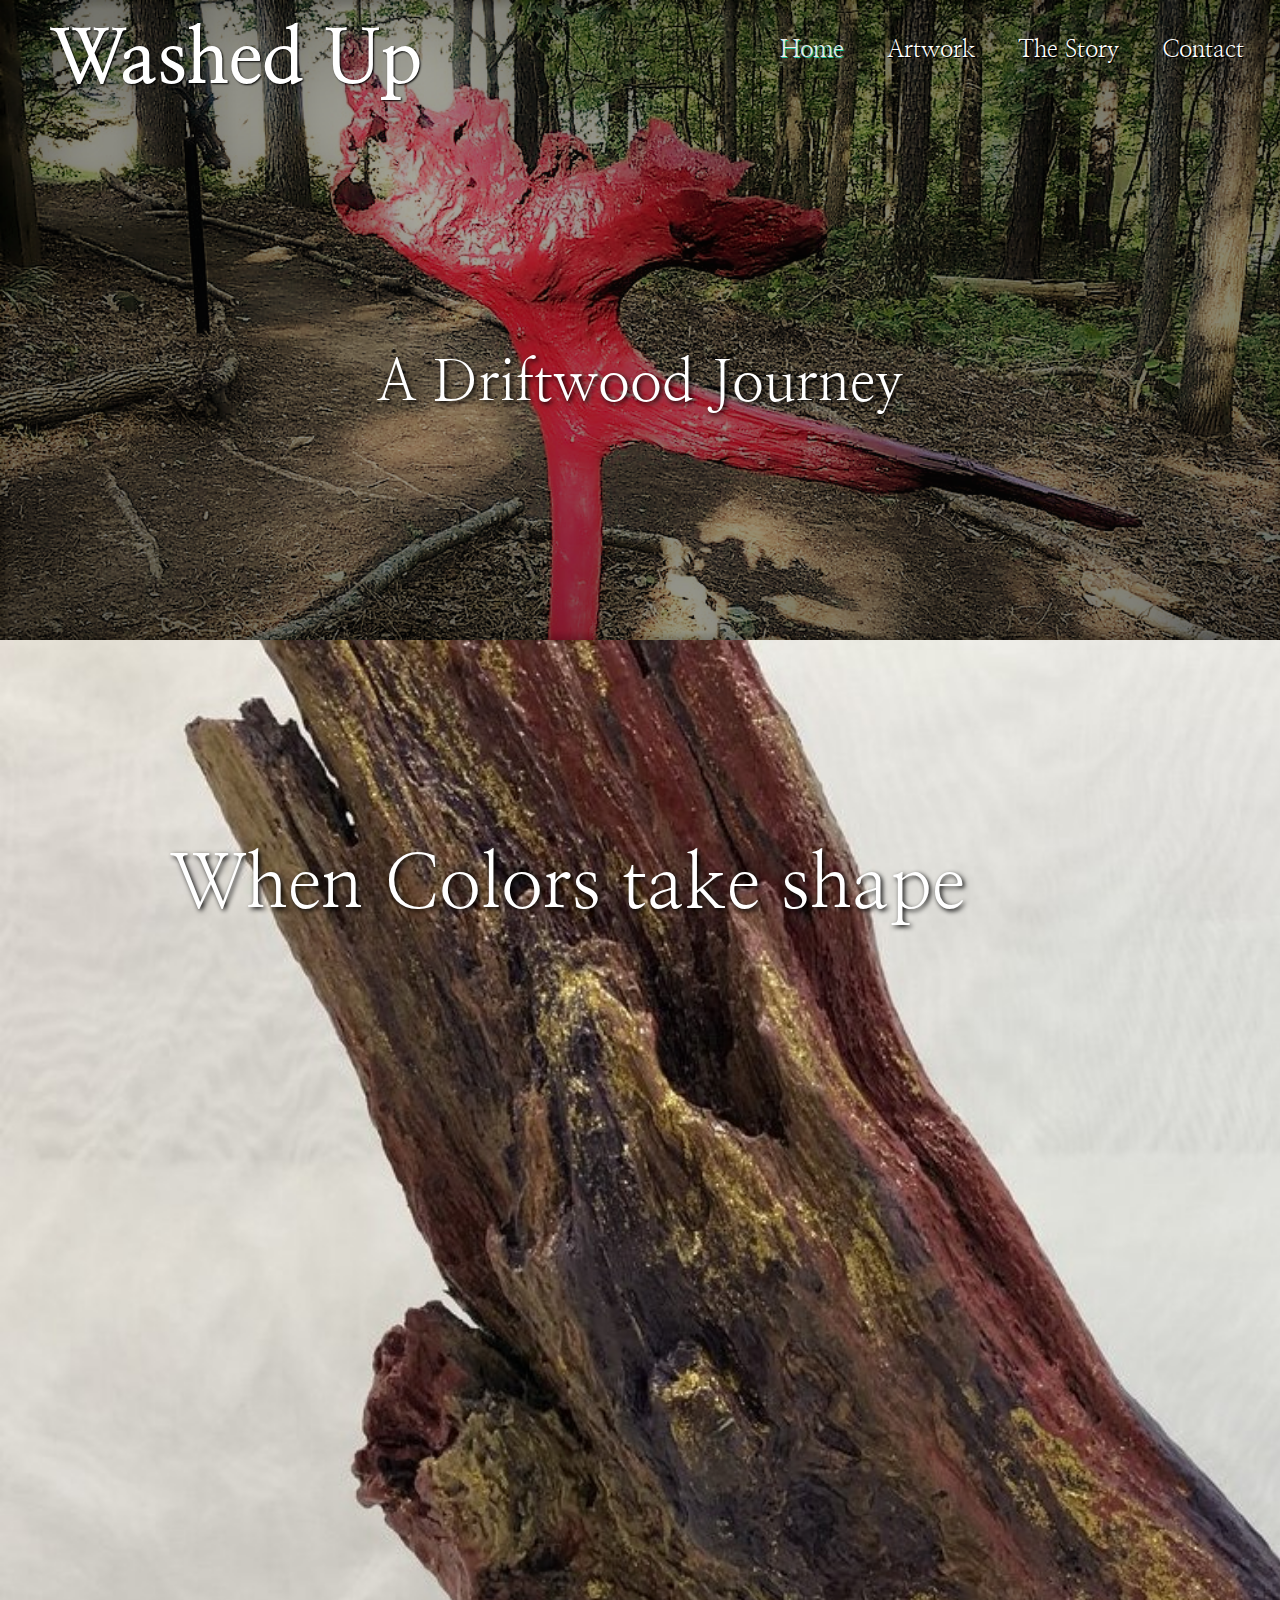
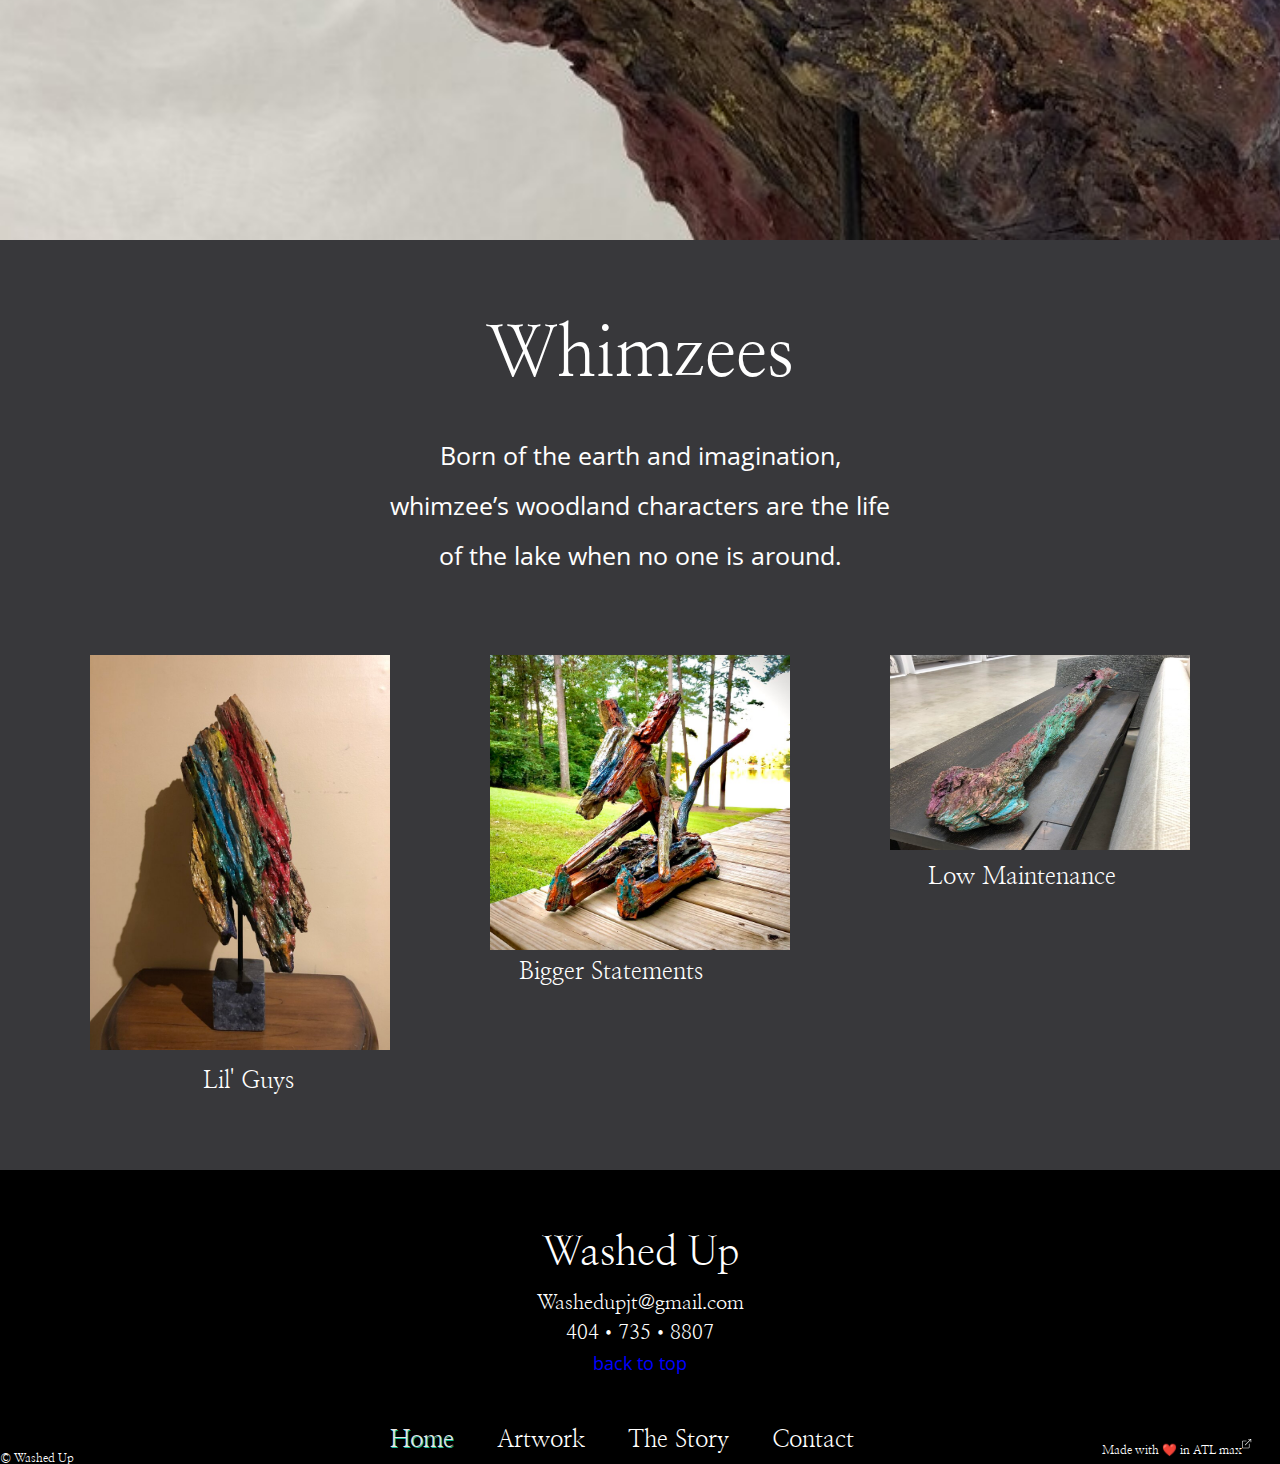
==== commit 93024f54: "firstFinal" ====
--- a/index.html
+++ b/index.html
@@ -1,5 +1,4 @@
 <!DOCTYPE html>
-<html>
 <html lang="en">
 
 	<head>
@@ -44,17 +43,17 @@
     </div>
     <div class="banner2">
       <h1>Whimzees</h1>
-      <h5>Born of the earth and imagination,<br>whimzee’s woodland characters are the life<br>the the lake when no one is around.</h5>
+      <h5>Born of the earth and imagination,<br>whimzee’s woodland characters are the life<br>of the lake when no one is around.</h5>
     </div>
       <div class="categories">
         <div class="whimzee1">
-          <img src="./pics/badCat.jpg" type="image/jpg">
+          <img src="./pics/meteor.jfif" type="image/jpg">
         </div>
         <div class="whimzee2">
-          <img src="./pics/badCat.jpg" type="image/jpg">
+          <img src="./pics/whimsee.jfif" type="image/jpg">
         </div>
         <div class="whimzee3">
-          <img src="./pics/badCat.jpg" type="image/jpg">
+          <img src="./pics/longevity.jfif" type="image/jpg">
         </div>
       </div>
       <div class="catDesc">
@@ -64,33 +63,28 @@
     </div>
   </body>
 
-<footer>
-  <div>
-    <div class="footer">
-    <h6>Washed Up</h6>
-    <h5><a href="mailto:Washedupjt@gmail.com">Washedupjt@gmail.com</a></h5>
-    <h5><a href="sms:4047358807">404•735•8807</a></h5>
-    <p><a href="./index.html">back to top</a></p>
+  <footer>
+    <div>
+      <div class="footer">
+      <h6>Washed Up</h6>
+      <h5><a href="mailto:Washedupjt@gmail.com">Washedupjt@gmail.com</a></h5>
+      <h5><a href="sms:4047358807">404•735•8807</a></h5>
+      <p><a href="./index.html">back to top</a></p>
+      </div>
     </div>
-  </div>
-  <div class="list">
-          <nav>
-            <ul style="text-align: center;">
-              <li class="active"><a href="./index.html">Home</a></li>
-              <li><a href="./artWork.html">Artwork</a></li>
-              <li><a href="./aboutUs.html">The Story</a></li>
-              <li><a href="./contact.html">Contact</a></li>
-            </ul>
-          </nav>
-        </div>
-  <div class="copyright">
-    <p>&copy; Washed Up</p>
-    <p style="text-align: right; margin-top: -25px;">Made with ❤️ in ATL<a href="https://5-max.github.io/pro/" rel="noopener noreferrer" target="_blank">  max<svg viewBox="0 0 100 40" width="3%" heigth="3%" fill="currentColor" role="img"><path d="M8.251 16.498a.752.752 0 01-.53-1.281l13.72-13.72h-4.939a.75.75 0 010-1.5h6.75a.735.735 0 01.293.06.75.75 0 01.4.404l.01.026a.73.73 0 01.047.26v6.75a.75.75 0 01-1.5 0V2.559l-13.72 13.72a.75.75 0 01-.531.219z"></path><path d="M2.251 23.998a2.252 2.252 0 01-2.25-2.25v-15a2.252 2.252 0 012.25-2.25h9a.75.75 0 010 1.5h-9a.75.75 0 00-.75.75v15c0 .414.336.75.75.75h15a.75.75 0 00.75-.75v-9a.75.75 0 011.5 0v9a2.252 2.252 0 01-2.25 2.25h-15z"></path></svg></a></p>
-  </div>
-</footer>
-
-
-
-
-
+    <div class="list">
+            <nav>
+              <ul style="text-align: center;">
+                <li class="active"><a href="./index.html">Home</a></li>
+                <li><a href="./artWork.html">Artwork</a></li>
+                <li><a href="./aboutUs.html">The Story</a></li>
+                <li><a href="./contact.html">Contact</a></li>
+              </ul>
+            </nav>
+          </div>
+    <div class="copyright">
+      <p>&copy; Washed Up</p>
+      <p style="text-align: right; margin-top: -25px;">Made with ❤️ in ATL<a href="https://5-max.github.io/pro/" rel="noopener noreferrer" target="_blank">  max<svg viewBox="0 0 100 40" width="3%" heigth="3%" fill="currentColor" role="img"><path d="M8.251 16.498a.752.752 0 01-.53-1.281l13.72-13.72h-4.939a.75.75 0 010-1.5h6.75a.735.735 0 01.293.06.75.75 0 01.4.404l.01.026a.73.73 0 01.047.26v6.75a.75.75 0 01-1.5 0V2.559l-13.72 13.72a.75.75 0 01-.531.219z"></path><path d="M2.251 23.998a2.252 2.252 0 01-2.25-2.25v-15a2.252 2.252 0 012.25-2.25h9a.75.75 0 010 1.5h-9a.75.75 0 00-.75.75v15c0 .414.336.75.75.75h15a.75.75 0 00.75-.75v-9a.75.75 0 011.5 0v9a2.252 2.252 0 01-2.25 2.25h-15z"></path></svg></a></p>
+    </div>
+  </footer>
 </html>--- a/style.css
+++ b/style.css
@@ -202,7 +202,7 @@
   width: auto;
   height: 185px;
   margin: 25px 0px;
-  line-height: 40px;
+  line-height: 30px;
   background-color: black;
   color: white;
 }
@@ -291,9 +291,9 @@
                                                        /*contact*/
 .bannerContact {
   background-image: url(./pics/badCat2.jpg);
-  background-size: cover;
-  width: auto;
-  height: 640px;
+  background-size: contain;
+  width: auto;
+  height: auto;
 }
 .bannerContact h2 {
     font-family: 'Open Sans', sans-serif;
@@ -305,7 +305,15 @@
     padding: 26px 0px;
     text-shadow: 1px 1px white;
 }
+header .bannerContact {
+  height: auto;
+}
                                                          /*artwork*/
+hr {
+  color: gray;
+  width: 90%;
+  opacity: .3;
+}
 .artHeader {
   height: 200px;
   width: auto;
@@ -315,31 +323,33 @@
   background-size: cover;
   height: 200px;
 }
-#intro {
+.intro {
   width: auto;
   height: 250px;
   background-color: white;
   color: black;
   text-align: center;
 }
-.intro, h6 {
+.intro h6 {
     font-size: 59px;
     font-weight: 600;
     padding: 50px;
 }
-.intro, h5 {
+.intro h5 {
   font-size: 25px;
     font-weight: 600;
 }
-.intro, h4 {
+.intro h4 {
   font-size: 25px;
     padding: 25px;
     text-align: center;
 }
 .picBody {
   width: auto;
-  height: 750px;
-  background-color: gray;
+    background-color:#80808066;
+    display: flex;
+    align-items: center;
+    flex-direction: column;
 }
 .picBody h1 {
     font-size: 45px;
@@ -347,16 +357,42 @@
     margin: 0px;
     padding: 25px;
 }
+/* artwork title */
+.picBody h2 {
+  padding-top: 5px;
+  font-size: 35px;
+  font-family: Georgia, 'Times New Roman', Times, serif;
+}
+/* artwork price */
+.picBody h3 {
+  font-size: 35px;
+}
+/* artwork dimensions */
+.picBody p {
+  padding-top: 5px;
+  font-size: 10px;
+}
+.row {
+  width: auto;
+  display: flex;
+}
+.wrap {
+      display: flex;
+    flex-direction: column;
+    align-items: center;
+}
 /* Style the Image Used to Trigger the Modal */
 .myImg {
   border-radius: 5px;
   cursor: pointer;
   transition: 0.3s;
+  height: 200px;
+  width: 200px;
+  padding: 0px 25px;
 }
 
 .myImg:hover {
   opacity: 0.7;
-  box-shadow: 1px 1px aqua;
 }
 
 /* The Modal (background) */
@@ -364,7 +400,7 @@
   display: none; /* Hidden by default */
   position: fixed; /* Stay in place */
   z-index: 1; /* Sit on top */
-  padding-top: 100px; /* Location of the box */
+  padding-top: 50px; /* Location of the box */
   left: 0;
   top: 0;
   width: 100%; /* Full width */
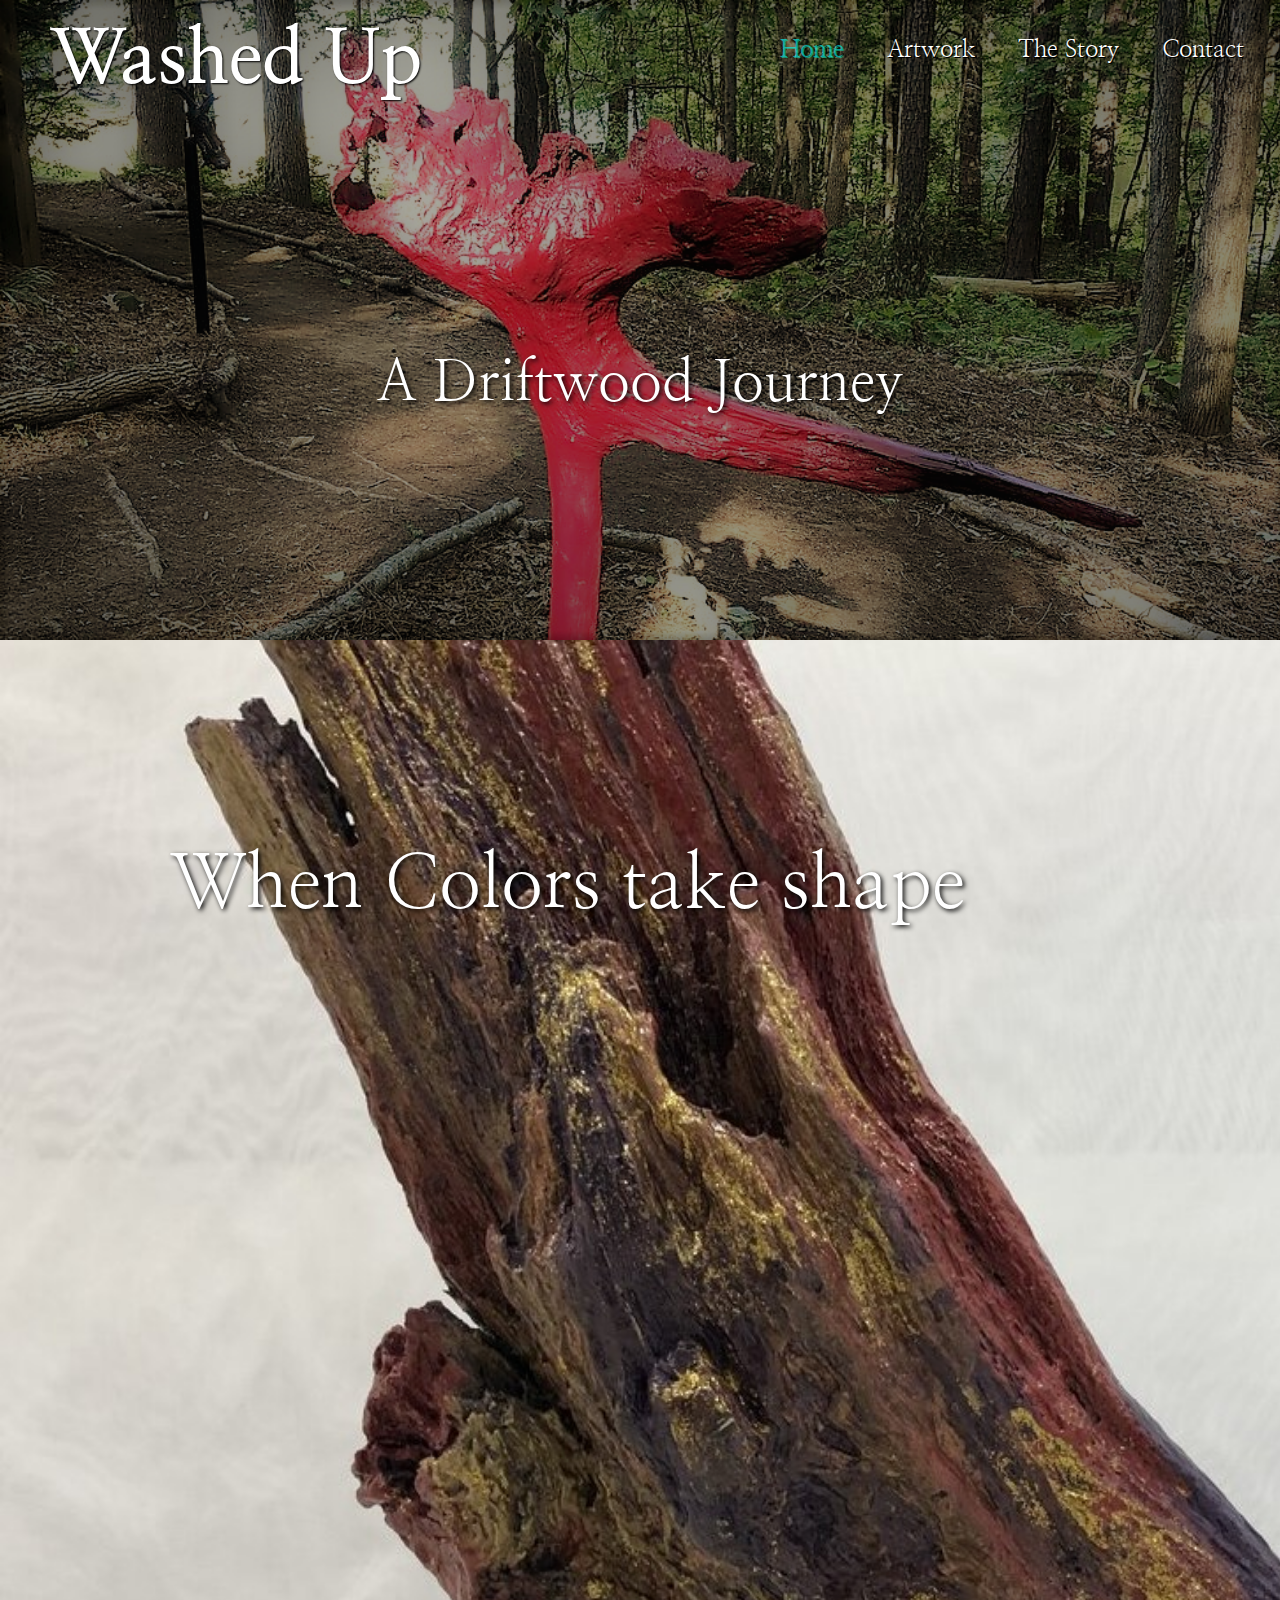
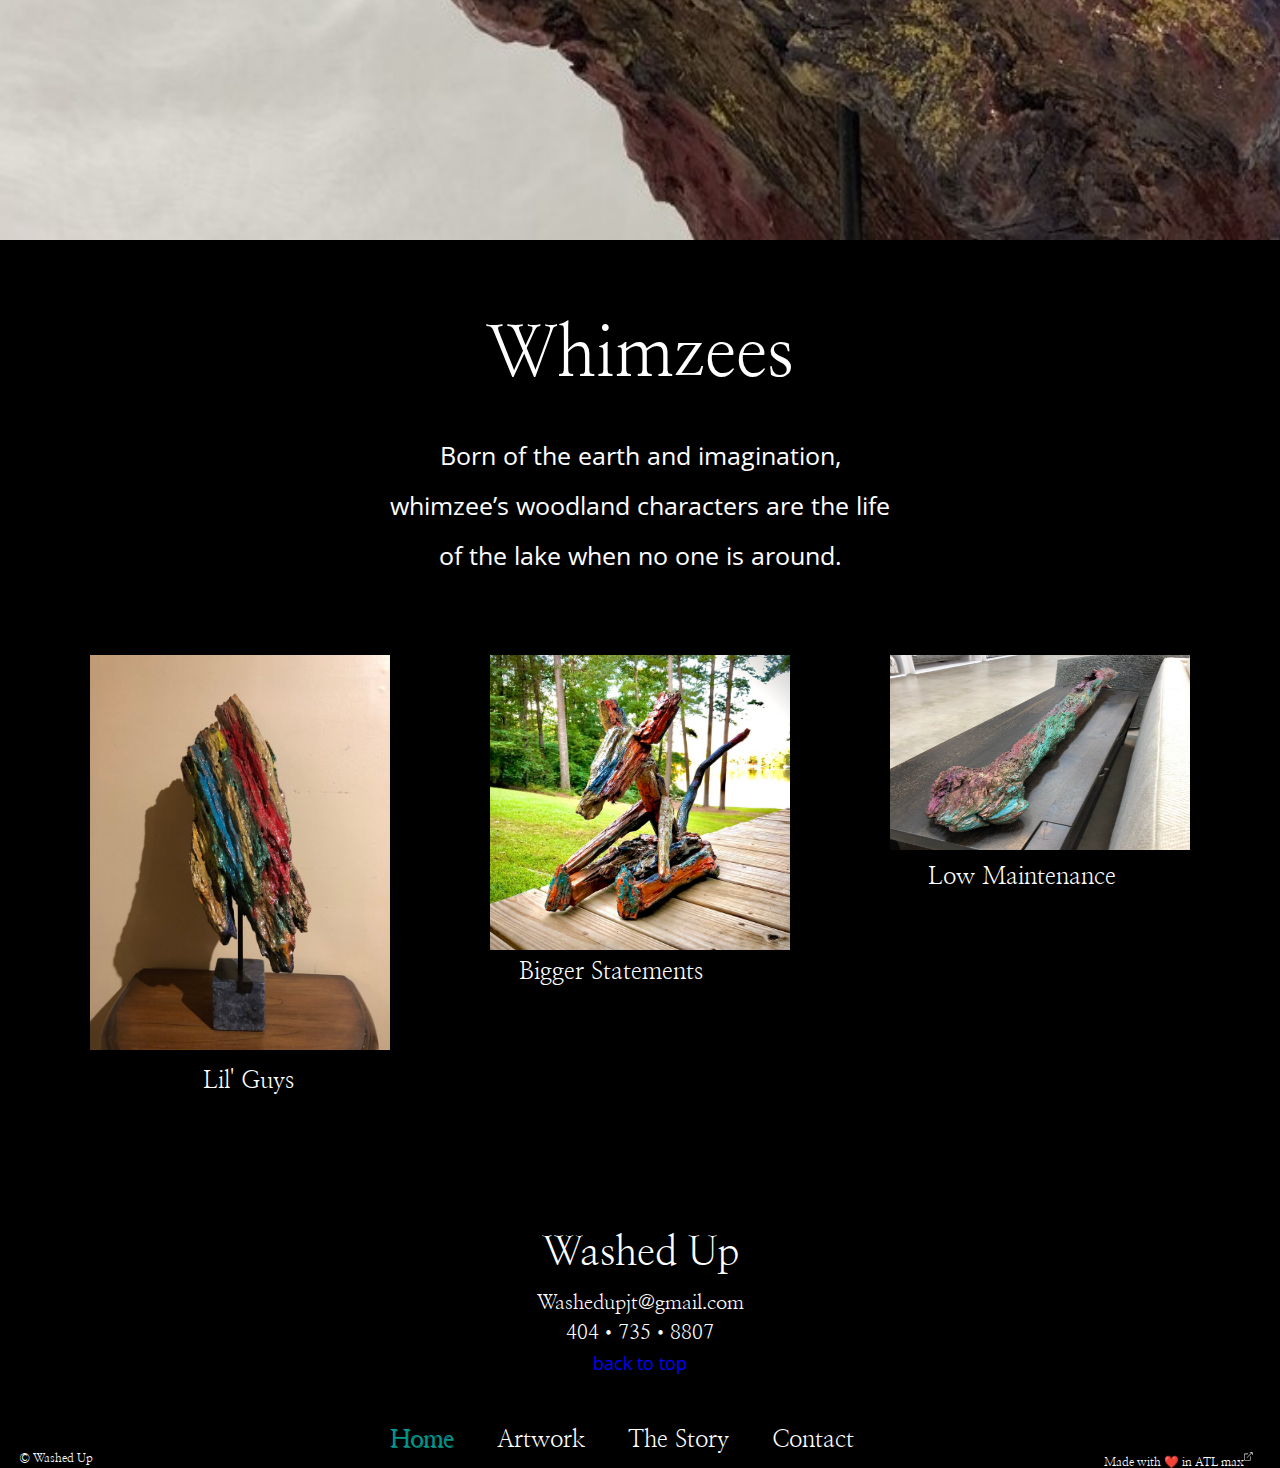
==== commit 1d75a3c5: "mobile done" ====
--- a/index.html
+++ b/index.html
@@ -1,4 +1,4 @@
-<!DOCTYPE html>
+<!DOCTYPE HTML>
 <html lang="en">
 
 	<head>
@@ -11,7 +11,7 @@
     <link href="https://fonts.googleapis.com/css2?family=Nanum+Myeongjo:wght@400;700;800&display=swap" rel="stylesheet">
     <!-- font-family: 'Nanum Myeongjo', serif;  -->
     <link rel="preconnect" href="https://fonts.gstatic.com">
-<link href="https://fonts.googleapis.com/css2?family=Open+Sans:ital,wght@0,300;1,400&display=swap" rel="stylesheet">
+    <link href="https://fonts.googleapis.com/css2?family=Open+Sans:ital,wght@0,300;1,400&display=swap" rel="stylesheet">
     <!-- font-family: 'Open Sans', sans-serif; -->
 
 	</head>
@@ -45,21 +45,24 @@
       <h1>Whimzees</h1>
       <h5>Born of the earth and imagination,<br>whimzee’s woodland characters are the life<br>of the lake when no one is around.</h5>
     </div>
-      <div class="categories">
-        <div class="whimzee1">
-          <img src="./pics/meteor.jfif" type="image/jpg">
-        </div>
-        <div class="whimzee2">
-          <img src="./pics/whimsee.jfif" type="image/jpg">
-        </div>
-        <div class="whimzee3">
-          <img src="./pics/longevity.jfif" type="image/jpg">
-        </div>
+    <div class="categories">
+      <p class="mobile_p">Lil' Guys</p>
+      <div class="whimzee1">
+        <img src="./pics/meteor.jfif" type="image/jpg">
       </div>
-      <div class="catDesc">
-      <p class="catDesc1">Lil' Guys</p>
-      <p class="catDesc2">Bigger Statements</p>
-      <p class="catDesc3">Low Maintenance</p>
+      <p class="mobile_p">Bigger Statements</p>
+      <div class="whimzee2">
+        <img src="./pics/whimsee.jfif" type="image/jpg">
+      </div>
+      <p class="mobile_p">Low Maintenance</p>
+      <div class="whimzee3">
+        <img src="./pics/longevity.jfif" type="image/jpg">
+      </div>
+    </div>
+    <div class="catDesc">
+    <p class="catDesc1">Lil' Guys</p>
+    <p class="catDesc2">Bigger Statements</p>
+    <p class="catDesc3">Low Maintenance</p>
     </div>
   </body>
 
@@ -73,18 +76,18 @@
       </div>
     </div>
     <div class="list">
-            <nav>
-              <ul style="text-align: center;">
-                <li class="active"><a href="./index.html">Home</a></li>
-                <li><a href="./artWork.html">Artwork</a></li>
-                <li><a href="./aboutUs.html">The Story</a></li>
-                <li><a href="./contact.html">Contact</a></li>
-              </ul>
-            </nav>
-          </div>
+      <nav>
+        <ul style="text-align: center;">
+          <li class="active"><a href="./index.html">Home</a></li>
+          <li><a href="./artWork.html">Artwork</a></li>
+          <li><a href="./aboutUs.html">The Story</a></li>
+          <li><a href="./contact.html">Contact</a></li>
+        </ul>
+      </nav>
+    </div>
     <div class="copyright">
       <p>&copy; Washed Up</p>
-      <p style="text-align: right; margin-top: -25px;">Made with ❤️ in ATL<a href="https://5-max.github.io/pro/" rel="noopener noreferrer" target="_blank">  max<svg viewBox="0 0 100 40" width="3%" heigth="3%" fill="currentColor" role="img"><path d="M8.251 16.498a.752.752 0 01-.53-1.281l13.72-13.72h-4.939a.75.75 0 010-1.5h6.75a.735.735 0 01.293.06.75.75 0 01.4.404l.01.026a.73.73 0 01.047.26v6.75a.75.75 0 01-1.5 0V2.559l-13.72 13.72a.75.75 0 01-.531.219z"></path><path d="M2.251 23.998a2.252 2.252 0 01-2.25-2.25v-15a2.252 2.252 0 012.25-2.25h9a.75.75 0 010 1.5h-9a.75.75 0 00-.75.75v15c0 .414.336.75.75.75h15a.75.75 0 00.75-.75v-9a.75.75 0 011.5 0v9a2.252 2.252 0 01-2.25 2.25h-15z"></path></svg></a></p>
+      <p1>Made with ❤️ in ATL<a href="https://5-max.github.io/pro/" rel="noopener noreferrer" target="_blank">  max<svg viewBox="0 0 100 40" width="3%" heigth="3%" fill="currentColor" role="img"><path d="M8.251 16.498a.752.752 0 01-.53-1.281l13.72-13.72h-4.939a.75.75 0 010-1.5h6.75a.735.735 0 01.293.06.75.75 0 01.4.404l.01.026a.73.73 0 01.047.26v6.75a.75.75 0 01-1.5 0V2.559l-13.72 13.72a.75.75 0 01-.531.219z"></path><path d="M2.251 23.998a2.252 2.252 0 01-2.25-2.25v-15a2.252 2.252 0 012.25-2.25h9a.75.75 0 010 1.5h-9a.75.75 0 00-.75.75v15c0 .414.336.75.75.75h15a.75.75 0 00.75-.75v-9a.75.75 0 011.5 0v9a2.252 2.252 0 01-2.25 2.25h-15z"></path></svg></a></p1>
     </div>
   </footer>
 </html>--- a/style.css
+++ b/style.css
@@ -19,6 +19,7 @@
   color: white;
   height: 640px;
 }
+
 .navbar {
   display: flex;
   align-items: center;
@@ -72,9 +73,54 @@
   text-shadow: 2px 2px 5px black;
 }
 .active {
-  opacity: .9;
+  opacity: .6;
   text-shadow: 1px 1px #18d0a7;
-}
+  color: aqua;
+}
+@media only screen and (max-width: 700px){
+  header {
+    width: auto;
+    display: block;
+    height: 250px;
+  }
+  .banner {
+    background-image: url(./pics/Arabesque_mobile.png) !important;
+    display: block;
+    height: 250px !important;
+    margin: 0px;
+    padding: 0px;
+  }
+  .banner h2 {
+    display: flex;
+    justify-content: center;
+    font-size: 28px !important;
+    padding: 20px !important;
+  }
+  .navbar {
+    display: block;
+    text-align: center;
+  }
+  .logo {
+    width: auto;
+  }
+  .logo h1 {
+    font-size: 35px;
+    width: auto;
+    margin: 15px;
+  }
+  .list {
+    width: auto;
+    font-size: 14px;
+    margin: 5px;
+    padding: 0px;
+  }
+  .list li {
+    margin:0px;
+    padding: 10px;
+  }
+}
+
+
                                                          /* Home Page */
 .banner {
   background-image: url(./pics/Arabesque1.png);
@@ -119,7 +165,7 @@
 .banner2 {
   width: auto;
   height: 400px;
-  background-color: #38383b;
+  background-color: black;
 }
 .banner2 h1 {
   font-family: 'Nanum Myeongjo', serif;
@@ -150,13 +196,51 @@
   color: white;
   text-align: center;
 }
+@media only screen and (max-width: 700px){
+  .banner1 {
+    height: 600px;
+    transition: none;
+  }
+  .banner1 h1 {
+    font-size: 50px;
+  }
+  .banner2 {
+    background-color: black;
+  }
+  .banner2 h1 {
+    font-size: 50px;
+  }
+  .banner2 h5 {
+    font-size: 18px;
+  }
+  .categories {
+    flex-direction: column;
+    align-items: center;
+    height: auto !important;
+    width: auto;
+  }
+  .catDesc {
+    display: none;
+  }
+  .catDesc1, .catDesc2, .catDesc3 {
+    display: none;
+  }
+  .mobile_p {
+    display: block !important;
+    font-size: 25px;
+    margin: 14px auto 0px auto;
+  }
+}
+.mobile_p {
+  display: none;
+}
 .categories {
   width: auto;
   height: 530px;
   margin: 0px;
   display: flex;
   justify-content: center;
-  background-color: #38383b;
+  background-color: black;
 }
 .categories img {
   width: 400px;
@@ -235,6 +319,7 @@
   font-weight: 700;
 }
 .copyright {
+  display: flex;
   width: auto;
   margin: 0px;
   text-align: left;
@@ -244,12 +329,38 @@
   font-style: normal;
   font-weight: 400;
   font-size: 12px;
+  width: 100px;
+}
+.copyright, p1 {
+  font-family: 'Nanum Myeongjo', serif;
+  font-style: normal;
+  font-weight: 400;
+  font-size: 12px;
+  text-align: right; 
+  margin-top: 0px;
+  width: 100%;
 }
 .copyright a:hover {
   font-size: 12px;
   color: blue;
   text-decoration: underline;
 }
+@media only screen and (max-width: 700px){
+  .footer {
+    height: 150px;
+  }
+  .copyright {
+    margin-top: 15px;
+  }
+  .copyright p {
+    font-size: 6px;
+    width: 100px;
+  }
+  .copyright p1 {
+    margin: 0px;
+    font-size: 6px;
+  }
+}
                                                       /*About Us*/
 .bannerAU {
   background-image: url(./pics/aboutus1.jpg);
@@ -287,6 +398,34 @@
   line-height: 33px;
   letter-spacing: 1px;
   background-color: #38383b;
+}
+@media only screen and (max-width: 700px){
+  .bannerAU {
+    height: 200px;
+  }
+  .bannerAU1 {
+    padding-top: 40px;
+    margin: 0px;
+    font-size: 30px;
+  }
+  .bannerAU2 {
+    font-size: 30px;
+    color: white;
+    text-shadow: 2px 2px 5px black;
+    margin: -17px 0px 0px 0px;
+    padding: 0px 0px 0px 61px;
+  }
+  .aboutUsP p {
+    font-family: 'Open Sans', sans-serif;
+    font-style: normal;
+    font-weight: 400;
+    font-size: 20px;
+    color: white;
+    padding: 0px;
+    line-height: 25px;
+    letter-spacing: 0px;
+    background-color: black;
+  }
 }
                                                        /*contact*/
 .bannerContact {
@@ -337,25 +476,25 @@
 }
 .intro h5 {
   font-size: 25px;
-    font-weight: 600;
+  font-weight: 600;
 }
 .intro h4 {
   font-size: 25px;
-    padding: 25px;
-    text-align: center;
+  padding: 25px;
+  text-align: center;
 }
 .picBody {
   width: auto;
-    background-color:#80808066;
-    display: flex;
-    align-items: center;
-    flex-direction: column;
+  background-color:#80808066;
+  display: flex;
+  align-items: center;
+  flex-direction: column;
 }
 .picBody h1 {
-    font-size: 45px;
-    text-align: center;
-    margin: 0px;
-    padding: 25px;
+  font-size: 45px;
+  text-align: center;
+  margin: 0px;
+  padding: 25px;
 }
 /* artwork title */
 .picBody h2 {
@@ -365,7 +504,7 @@
 }
 /* artwork price */
 .picBody h3 {
-  font-size: 35px;
+  font-size: 25px;
 }
 /* artwork dimensions */
 .picBody p {
@@ -390,11 +529,9 @@
   width: 200px;
   padding: 0px 25px;
 }
-
 .myImg:hover {
   opacity: 0.7;
 }
-
 /* The Modal (background) */
 .modal {
   display: none; /* Hidden by default */
@@ -409,7 +546,6 @@
   background-color: rgb(0,0,0); /* Fallback color */
   background-color: rgba(0,0,0,0.9); /* Black w/ opacity */
 }
-
 /* Modal Content (Image) */
 .modal-content {
   margin: auto;
@@ -417,7 +553,6 @@
   width: 80%;
   max-width: 700px;
 }
-
 /* Caption of Modal Image (Image Text) - Same Width as the Image */
 #caption {
   margin: auto;
@@ -429,7 +564,6 @@
   padding: 10px 0;
   height: 150px;
 }
-
 /* Add Animation - Zoom in the Modal */
 .modal-content, #caption {
   animation-name: zoom;
@@ -465,3 +599,31 @@
     width: 100%;
   }
 }
+@media only screen and (max-width: 700px){
+  .intro {
+    display: flex;
+    flex-direction: column;
+  }
+  .intro h6 {
+    font-size: 30px;
+  }
+  .intro h5 {
+    font-size: 15px;
+  }
+  .intro h4 {
+    font-size: 12px;
+  }
+  .row {
+    flex-direction: column;
+  }
+  .wrap h3 {
+    font-size: 15px;
+  }
+  .picBody {
+    background-color: black;
+  }
+  .picBody p {
+    font-size: 12px;
+    padding-bottom: 20px;
+  }
+}